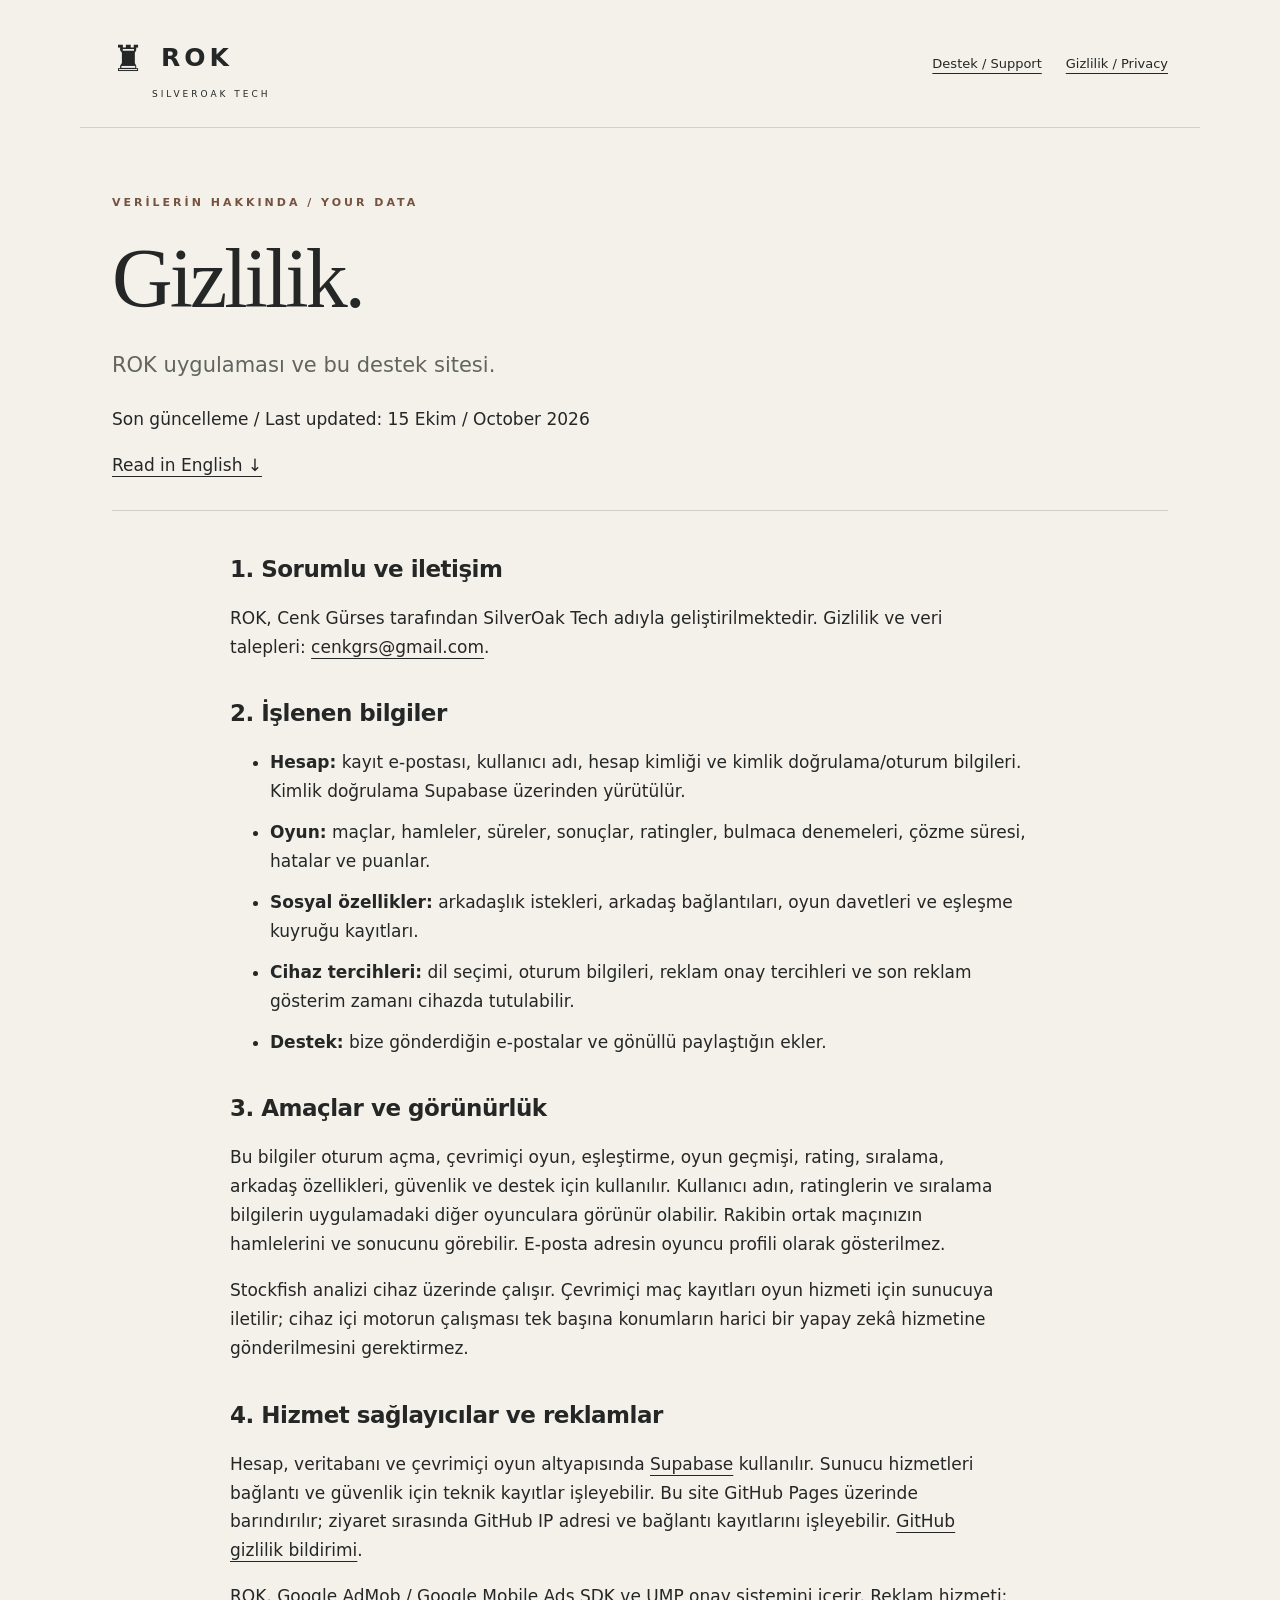
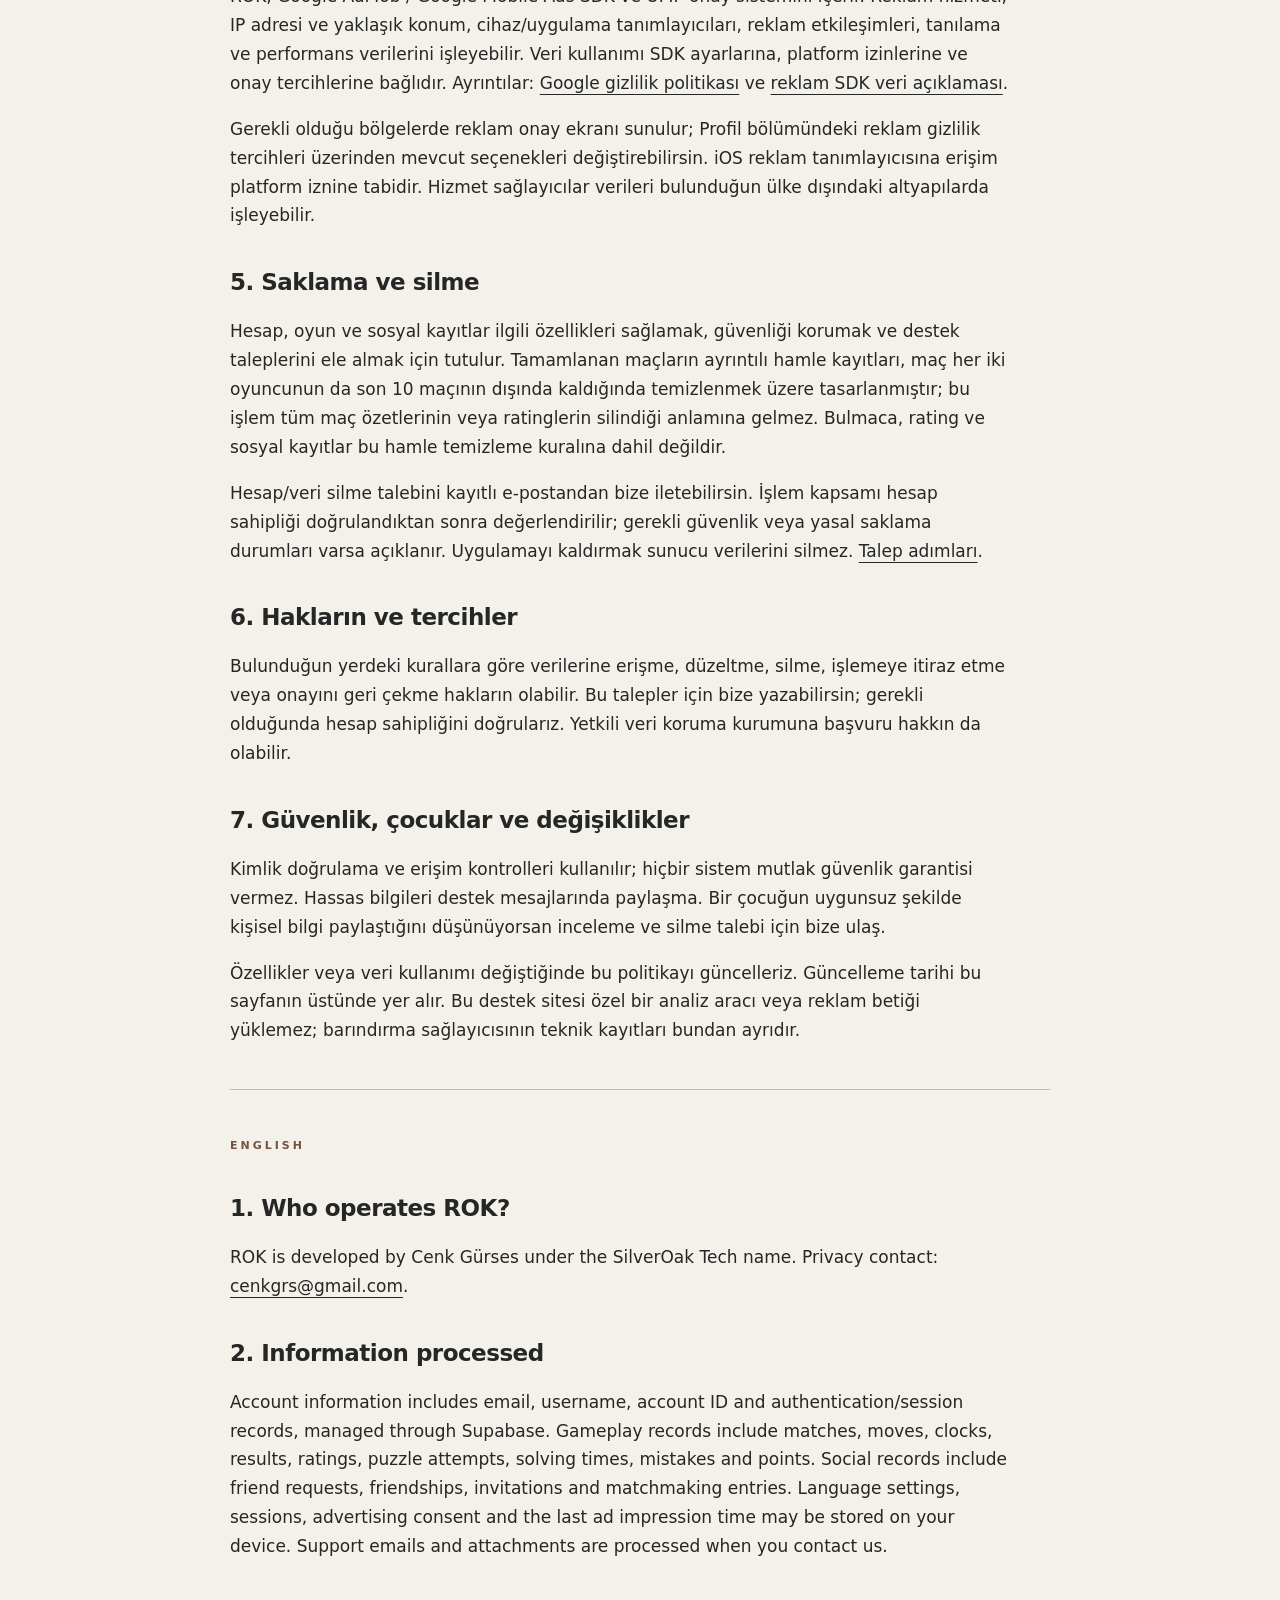
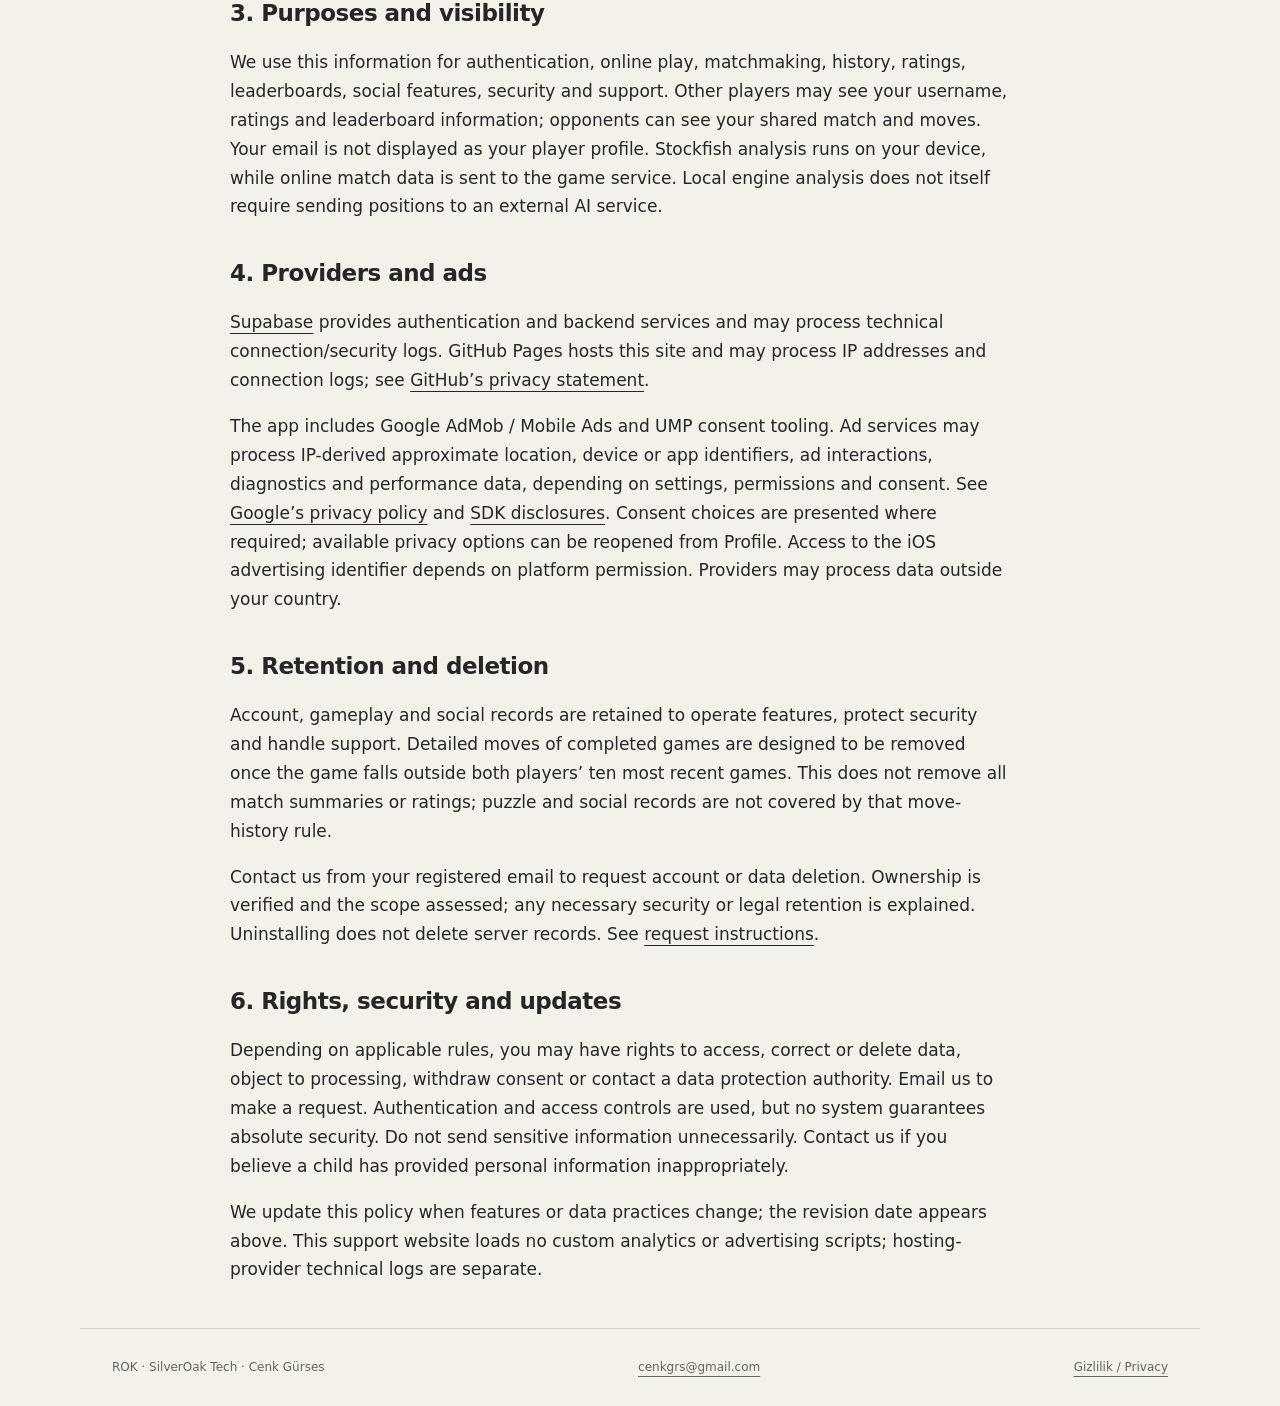
==== privacy.html @ 319e8663 "Publish ROK support and privacy website" ====
<!doctype html>
<html lang="tr"><head><meta charset="utf-8"><meta name="viewport" content="width=device-width,initial-scale=1"><meta name="description" content="ROK — SilverOak Tech. Satranç, destek ve gizlilik bilgileri."><title>Gizlilik politikası / Privacy policy · ROK</title><link rel="stylesheet" href="style.css"></head>
<body><a class="skip" href="#main">İçeriğe geç / Skip to content</a><header><a class="brand" href="./"><span aria-hidden="true">♜</span> ROK <small>SILVEROAK TECH</small></a><nav aria-label="Ana menü"><a href="support.html">Destek / Support</a><a href="privacy.html">Gizlilik / Privacy</a></nav></header><main id="main"><section class="page-title"><p class="eyebrow">VERİLERİN HAKKINDA / YOUR DATA</p><h1>Gizlilik.</h1><p class="lead">ROK uygulaması ve bu destek sitesi.</p><p>Son güncelleme / Last updated: 15 Ekim / October 2026</p><a href="#english">Read in English ↓</a></section><section class="prose"><h2>1. Sorumlu ve iletişim</h2><p>ROK, Cenk Gürses tarafından SilverOak Tech adıyla geliştirilmektedir. Gizlilik ve veri talepleri: <a href="mailto:cenkgrs@gmail.com">cenkgrs@gmail.com</a>.</p><h2>2. İşlenen bilgiler</h2><ul><li><strong>Hesap:</strong> kayıt e-postası, kullanıcı adı, hesap kimliği ve kimlik doğrulama/oturum bilgileri. Kimlik doğrulama Supabase üzerinden yürütülür.</li><li><strong>Oyun:</strong> maçlar, hamleler, süreler, sonuçlar, ratingler, bulmaca denemeleri, çözme süresi, hatalar ve puanlar.</li><li><strong>Sosyal özellikler:</strong> arkadaşlık istekleri, arkadaş bağlantıları, oyun davetleri ve eşleşme kuyruğu kayıtları.</li><li><strong>Cihaz tercihleri:</strong> dil seçimi, oturum bilgileri, reklam onay tercihleri ve son reklam gösterim zamanı cihazda tutulabilir.</li><li><strong>Destek:</strong> bize gönderdiğin e-postalar ve gönüllü paylaştığın ekler.</li></ul><h2>3. Amaçlar ve görünürlük</h2><p>Bu bilgiler oturum açma, çevrimiçi oyun, eşleştirme, oyun geçmişi, rating, sıralama, arkadaş özellikleri, güvenlik ve destek için kullanılır. Kullanıcı adın, ratinglerin ve sıralama bilgilerin uygulamadaki diğer oyunculara görünür olabilir. Rakibin ortak maçınızın hamlelerini ve sonucunu görebilir. E-posta adresin oyuncu profili olarak gösterilmez.</p><p>Stockfish analizi cihaz üzerinde çalışır. Çevrimiçi maç kayıtları oyun hizmeti için sunucuya iletilir; cihaz içi motorun çalışması tek başına konumların harici bir yapay zekâ hizmetine gönderilmesini gerektirmez.</p><h2>4. Hizmet sağlayıcılar ve reklamlar</h2><p>Hesap, veritabanı ve çevrimiçi oyun altyapısında <a href="https://supabase.com/privacy">Supabase</a> kullanılır. Sunucu hizmetleri bağlantı ve güvenlik için teknik kayıtlar işleyebilir. Bu site GitHub Pages üzerinde barındırılır; ziyaret sırasında GitHub IP adresi ve bağlantı kayıtlarını işleyebilir. <a href="https://docs.github.com/en/site-policy/privacy-policies/github-general-privacy-statement">GitHub gizlilik bildirimi</a>.</p><p>ROK, Google AdMob / Google Mobile Ads SDK ve UMP onay sistemini içerir. Reklam hizmeti; IP adresi ve yaklaşık konum, cihaz/uygulama tanımlayıcıları, reklam etkileşimleri, tanılama ve performans verilerini işleyebilir. Veri kullanımı SDK ayarlarına, platform izinlerine ve onay tercihlerine bağlıdır. Ayrıntılar: <a href="https://policies.google.com/privacy">Google gizlilik politikası</a> ve <a href="https://developers.google.com/admob/ios/privacy/data-disclosure">reklam SDK veri açıklaması</a>.</p><p>Gerekli olduğu bölgelerde reklam onay ekranı sunulur; Profil bölümündeki reklam gizlilik tercihleri üzerinden mevcut seçenekleri değiştirebilirsin. iOS reklam tanımlayıcısına erişim platform iznine tabidir. Hizmet sağlayıcılar verileri bulunduğun ülke dışındaki altyapılarda işleyebilir.</p><h2>5. Saklama ve silme</h2><p>Hesap, oyun ve sosyal kayıtlar ilgili özellikleri sağlamak, güvenliği korumak ve destek taleplerini ele almak için tutulur. Tamamlanan maçların ayrıntılı hamle kayıtları, maç her iki oyuncunun da son 10 maçının dışında kaldığında temizlenmek üzere tasarlanmıştır; bu işlem tüm maç özetlerinin veya ratinglerin silindiği anlamına gelmez. Bulmaca, rating ve sosyal kayıtlar bu hamle temizleme kuralına dahil değildir.</p><p>Hesap/veri silme talebini kayıtlı e-postandan bize iletebilirsin. İşlem kapsamı hesap sahipliği doğrulandıktan sonra değerlendirilir; gerekli güvenlik veya yasal saklama durumları varsa açıklanır. Uygulamayı kaldırmak sunucu verilerini silmez. <a href="support.html">Talep adımları</a>.</p><h2>6. Hakların ve tercihler</h2><p>Bulunduğun yerdeki kurallara göre verilerine erişme, düzeltme, silme, işlemeye itiraz etme veya onayını geri çekme hakların olabilir. Bu talepler için bize yazabilirsin; gerekli olduğunda hesap sahipliğini doğrularız. Yetkili veri koruma kurumuna başvuru hakkın da olabilir.</p><h2>7. Güvenlik, çocuklar ve değişiklikler</h2><p>Kimlik doğrulama ve erişim kontrolleri kullanılır; hiçbir sistem mutlak güvenlik garantisi vermez. Hassas bilgileri destek mesajlarında paylaşma. Bir çocuğun uygunsuz şekilde kişisel bilgi paylaştığını düşünüyorsan inceleme ve silme talebi için bize ulaş.</p><p>Özellikler veya veri kullanımı değiştiğinde bu politikayı güncelleriz. Güncelleme tarihi bu sayfanın üstünde yer alır. Bu destek sitesi özel bir analiz aracı veya reklam betiği yüklemez; barındırma sağlayıcısının teknik kayıtları bundan ayrıdır.</p></section><section id="english" class="prose" lang="en"><p class="eyebrow">ENGLISH</p><h2>1. Who operates ROK?</h2><p>ROK is developed by Cenk Gürses under the SilverOak Tech name. Privacy contact: <a href="mailto:cenkgrs@gmail.com">cenkgrs@gmail.com</a>.</p><h2>2. Information processed</h2><p>Account information includes email, username, account ID and authentication/session records, managed through Supabase. Gameplay records include matches, moves, clocks, results, ratings, puzzle attempts, solving times, mistakes and points. Social records include friend requests, friendships, invitations and matchmaking entries. Language settings, sessions, advertising consent and the last ad impression time may be stored on your device. Support emails and attachments are processed when you contact us.</p><h2>3. Purposes and visibility</h2><p>We use this information for authentication, online play, matchmaking, history, ratings, leaderboards, social features, security and support. Other players may see your username, ratings and leaderboard information; opponents can see your shared match and moves. Your email is not displayed as your player profile. Stockfish analysis runs on your device, while online match data is sent to the game service. Local engine analysis does not itself require sending positions to an external AI service.</p><h2>4. Providers and ads</h2><p><a href="https://supabase.com/privacy">Supabase</a> provides authentication and backend services and may process technical connection/security logs. GitHub Pages hosts this site and may process IP addresses and connection logs; see <a href="https://docs.github.com/en/site-policy/privacy-policies/github-general-privacy-statement">GitHub’s privacy statement</a>.</p><p>The app includes Google AdMob / Mobile Ads and UMP consent tooling. Ad services may process IP-derived approximate location, device or app identifiers, ad interactions, diagnostics and performance data, depending on settings, permissions and consent. See <a href="https://policies.google.com/privacy">Google’s privacy policy</a> and <a href="https://developers.google.com/admob/ios/privacy/data-disclosure">SDK disclosures</a>. Consent choices are presented where required; available privacy options can be reopened from Profile. Access to the iOS advertising identifier depends on platform permission. Providers may process data outside your country.</p><h2>5. Retention and deletion</h2><p>Account, gameplay and social records are retained to operate features, protect security and handle support. Detailed moves of completed games are designed to be removed once the game falls outside both players’ ten most recent games. This does not remove all match summaries or ratings; puzzle and social records are not covered by that move-history rule.</p><p>Contact us from your registered email to request account or data deletion. Ownership is verified and the scope assessed; any necessary security or legal retention is explained. Uninstalling does not delete server records. See <a href="support.html#english">request instructions</a>.</p><h2>6. Rights, security and updates</h2><p>Depending on applicable rules, you may have rights to access, correct or delete data, object to processing, withdraw consent or contact a data protection authority. Email us to make a request. Authentication and access controls are used, but no system guarantees absolute security. Do not send sensitive information unnecessarily. Contact us if you believe a child has provided personal information inappropriately.</p><p>We update this policy when features or data practices change; the revision date appears above. This support website loads no custom analytics or advertising scripts; hosting-provider technical logs are separate.</p></section></main><footer><span>ROK · SilverOak Tech · Cenk Gürses</span><a href="mailto:cenkgrs@gmail.com">cenkgrs@gmail.com</a><a href="privacy.html">Gizlilik / Privacy</a></footer></body></html>
---- style.css ----
*{box-sizing:border-box}html{scroll-behavior:smooth}body{margin:0;background:#f4f1eb;color:#242725;font:17px/1.7 system-ui,-apple-system,BlinkMacSystemFont,"Segoe UI",sans-serif}a{color:inherit;text-underline-offset:5px}a:hover{color:#81543b}a:focus-visible,summary:focus-visible{outline:3px solid #81543b;outline-offset:5px}header,main,footer{max-width:1120px;margin:auto}header{display:flex;align-items:center;justify-content:space-between;gap:24px;padding:28px 32px;border-bottom:1px solid #d3d0c8}.brand{text-decoration:none;font-size:25px;font-weight:700;letter-spacing:4px}.brand span{font-size:36px;vertical-align:middle}.brand small{display:block;font:9px system-ui;letter-spacing:3px;margin-left:40px}nav{display:flex;gap:24px;font-size:13px}main{padding:0 32px}.hero{padding:76px 0 38px;position:relative;overflow:hidden}.eyebrow{font-size:11px;font-weight:700;letter-spacing:3px;color:#75533f}h1{font:400 clamp(56px,9vw,108px)/1.04 Georgia,serif;letter-spacing:-3px;margin:22px 0 26px}h2{line-height:1.3;letter-spacing:-.5px}p{max-width:780px}.lead{font-size:21px;color:#62655f}.actions{display:flex;align-items:center;gap:28px;flex-wrap:wrap;margin:36px 0}.button{background:#252926;color:#fff;padding:14px 24px;text-decoration:none;font-size:14px}.button:hover{background:#3e453f;color:#fff}.button span{margin-left:30px}.chess{font-size:clamp(40px,8vw,90px);letter-spacing:12px;text-align:right;color:#6b503d;border-top:1px solid #d3d0c8;padding-top:24px}.features{display:grid;grid-template-columns:repeat(3,1fr);border-block:1px solid #d3d0c8;margin:0 0 56px}.features article{padding:30px 24px 30px 0}.features article+article{border-left:1px solid #d3d0c8;padding-left:24px}.features p{font-size:15px;color:#62655f}.number{font:italic 20px Georgia;color:#88654e}.note{padding:26px 30px;background:#e9e5dc;border-left:3px solid #8a6850;margin:28px 0 46px}.note p:last-child{margin-bottom:0}.page-title{padding:55px 0 30px;border-bottom:1px solid #d3d0c8}.page-title h1{font-size:clamp(56px,8vw,84px)}.prose{max-width:820px;margin:44px auto}.prose h2{font-size:23px;margin-top:38px}.prose li{margin:12px 0}#english{border-top:1px solid #bfbab0;padding-top:36px;scroll-margin-top:20px}details{border-bottom:1px solid #cbc7be;padding:20px 0}summary{cursor:pointer;font-weight:600}footer{display:flex;justify-content:space-between;gap:20px;flex-wrap:wrap;border-top:1px solid #d3d0c8;padding:28px 32px;font-size:12px;color:#62655f}.skip{position:absolute;left:16px;top:-100px;background:white;padding:10px;z-index:5}.skip:focus{top:10px}@media(max-width:650px){header{align-items:flex-start;padding:20px;flex-direction:column;gap:16px}main{padding:0 20px}.hero{padding-top:40px}.features{grid-template-columns:1fr}.features article+article{border-left:0;border-top:1px solid #d3d0c8;padding-left:0}.features article{padding:20px 0}.chess{letter-spacing:6px}.note{padding:20px}footer{padding:24px 20px}.lead{font-size:18px}}@media(prefers-reduced-motion:reduce){html{scroll-behavior:auto}}
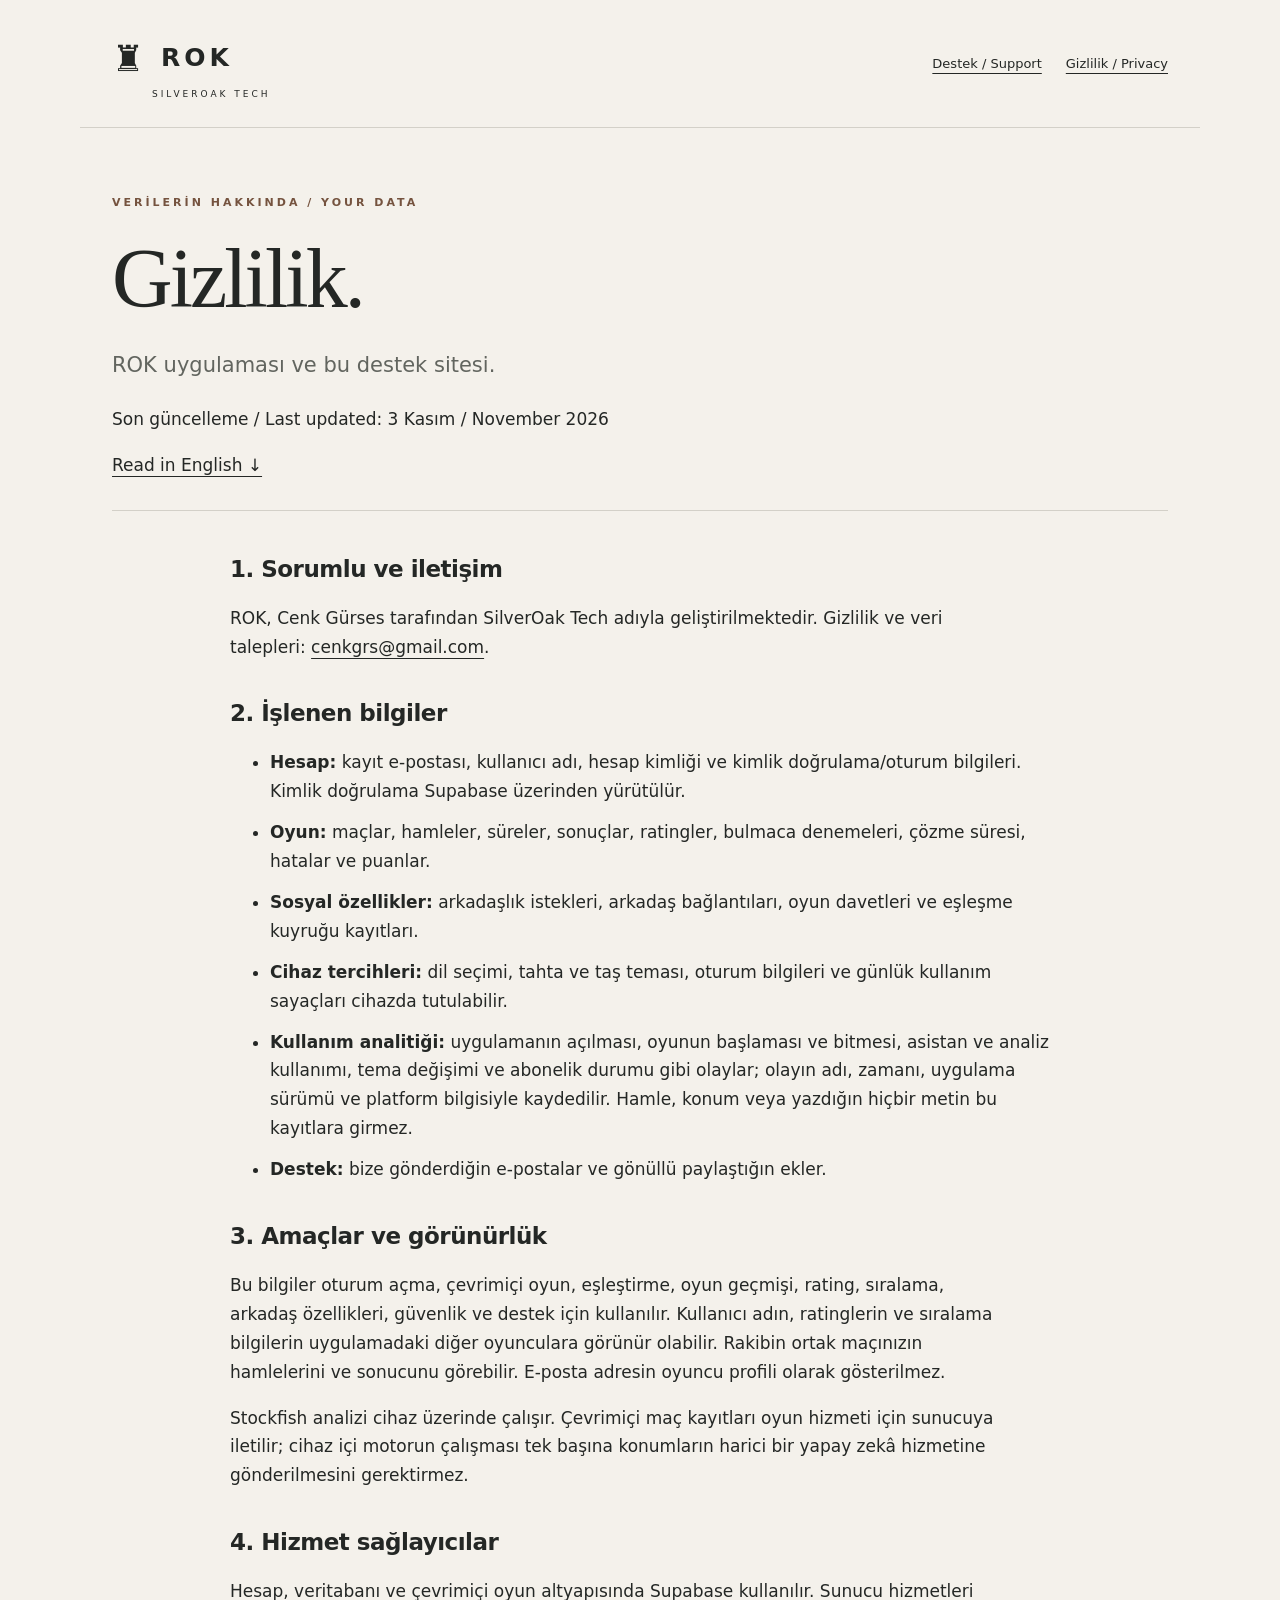
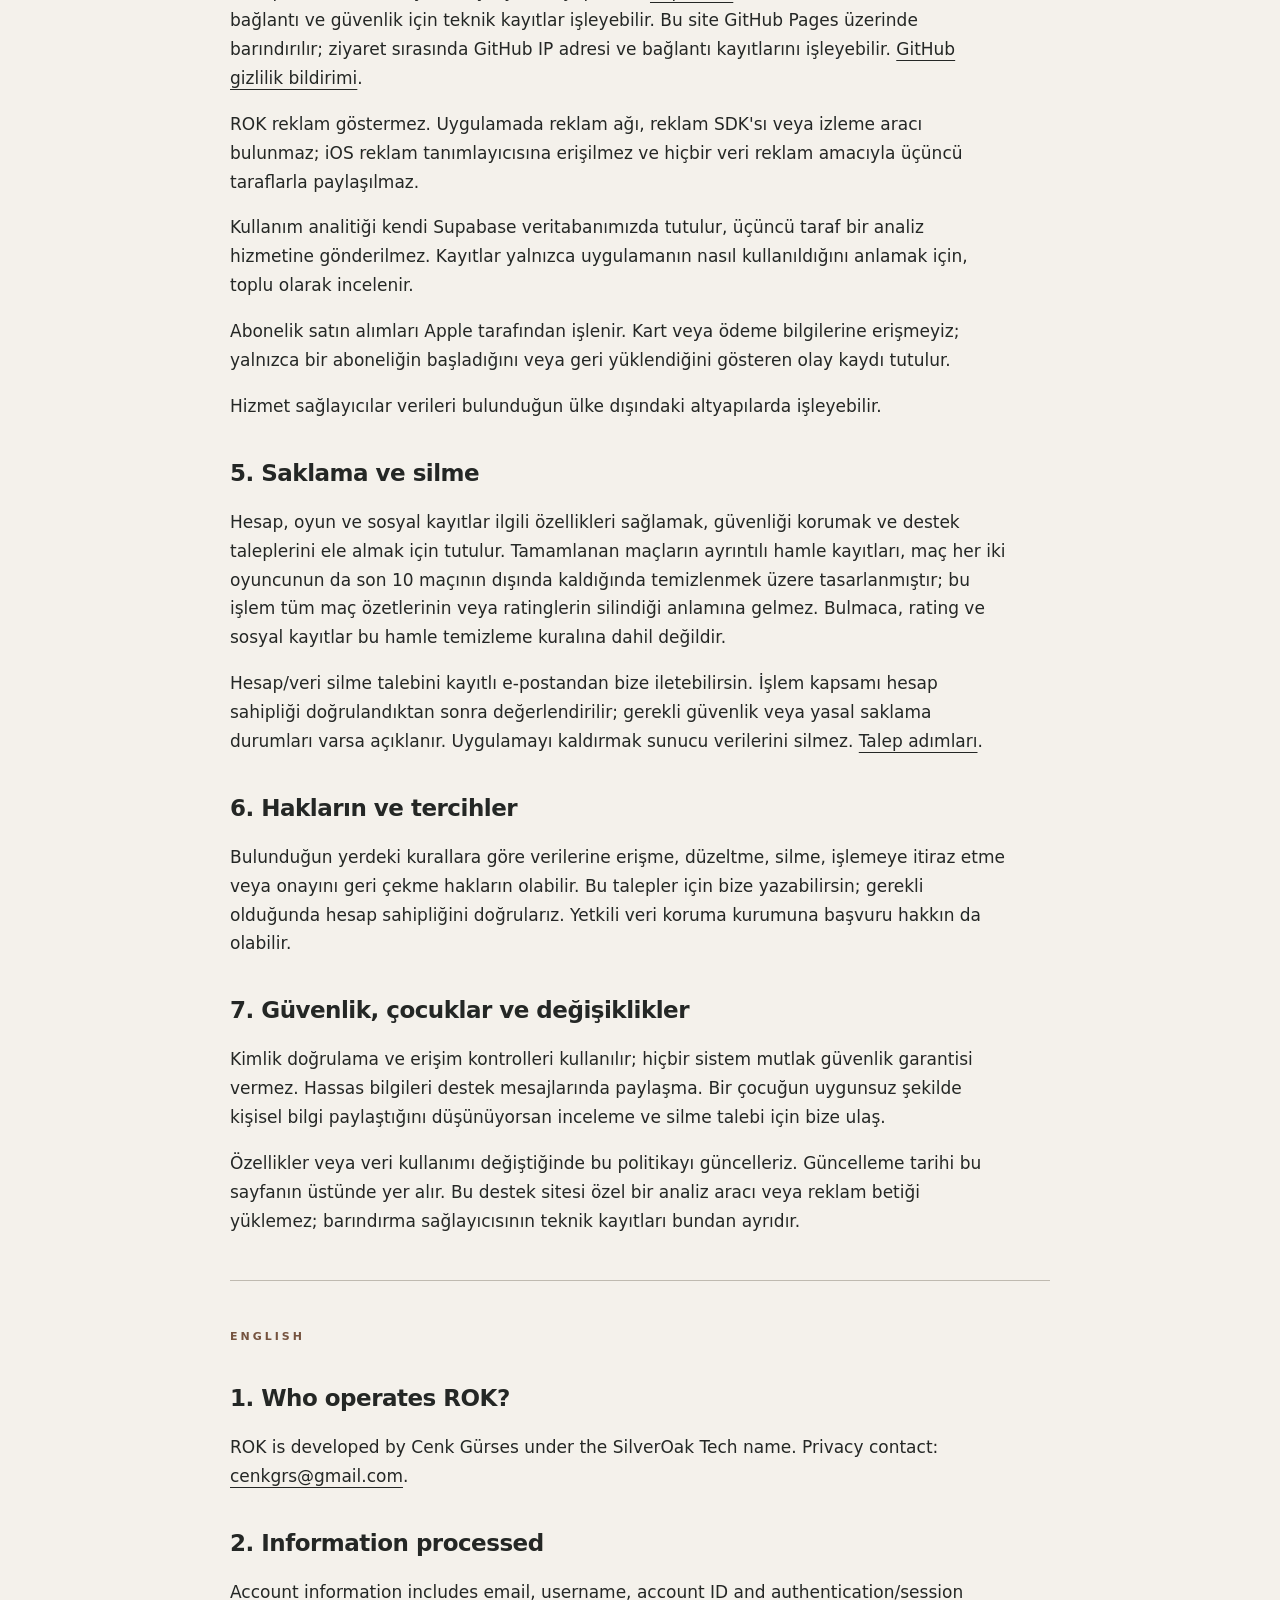
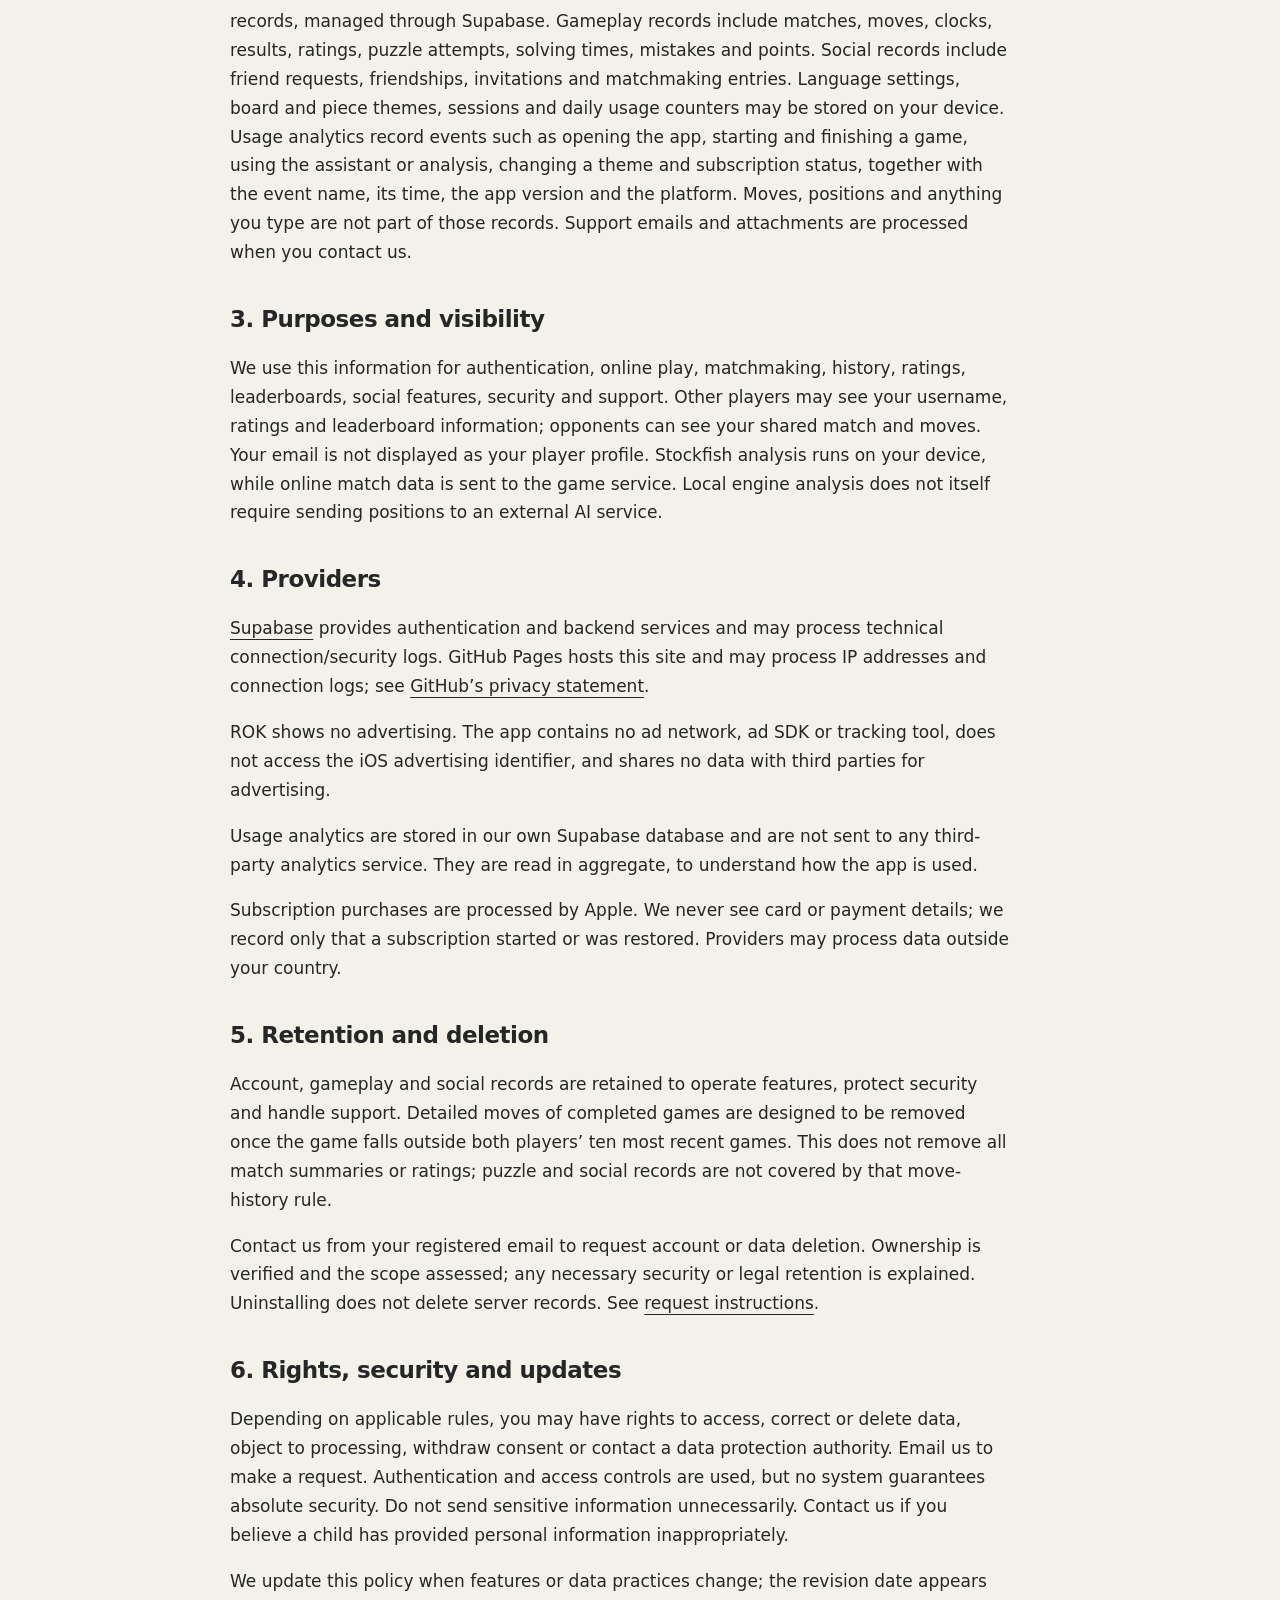
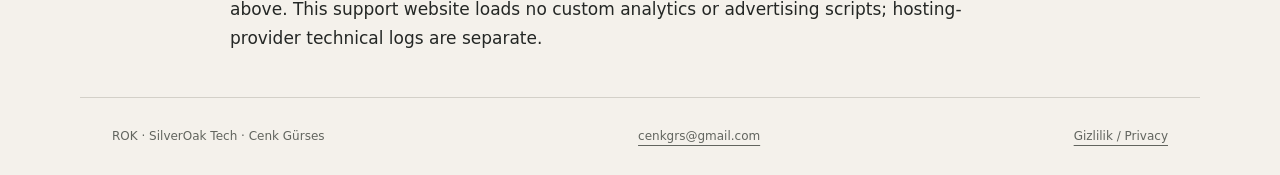
==== commit 4ba309e8: "Say what the app actually does with data ROK no longer contains AdMob, the UMP consent flow or any a" ====
--- a/privacy.html
+++ b/privacy.html
@@ -1,3 +1,3 @@
 <!doctype html>
 <html lang="tr"><head><meta charset="utf-8"><meta name="viewport" content="width=device-width,initial-scale=1"><meta name="description" content="ROK — SilverOak Tech. Satranç, destek ve gizlilik bilgileri."><title>Gizlilik politikası / Privacy policy · ROK</title><link rel="stylesheet" href="style.css"></head>
-<body><a class="skip" href="#main">İçeriğe geç / Skip to content</a><header><a class="brand" href="./"><span aria-hidden="true">♜</span> ROK <small>SILVEROAK TECH</small></a><nav aria-label="Ana menü"><a href="support.html">Destek / Support</a><a href="privacy.html">Gizlilik / Privacy</a></nav></header><main id="main"><section class="page-title"><p class="eyebrow">VERİLERİN HAKKINDA / YOUR DATA</p><h1>Gizlilik.</h1><p class="lead">ROK uygulaması ve bu destek sitesi.</p><p>Son güncelleme / Last updated: 15 Ekim / October 2026</p><a href="#english">Read in English ↓</a></section><section class="prose"><h2>1. Sorumlu ve iletişim</h2><p>ROK, Cenk Gürses tarafından SilverOak Tech adıyla geliştirilmektedir. Gizlilik ve veri talepleri: <a href="mailto:cenkgrs@gmail.com">cenkgrs@gmail.com</a>.</p><h2>2. İşlenen bilgiler</h2><ul><li><strong>Hesap:</strong> kayıt e-postası, kullanıcı adı, hesap kimliği ve kimlik doğrulama/oturum bilgileri. Kimlik doğrulama Supabase üzerinden yürütülür.</li><li><strong>Oyun:</strong> maçlar, hamleler, süreler, sonuçlar, ratingler, bulmaca denemeleri, çözme süresi, hatalar ve puanlar.</li><li><strong>Sosyal özellikler:</strong> arkadaşlık istekleri, arkadaş bağlantıları, oyun davetleri ve eşleşme kuyruğu kayıtları.</li><li><strong>Cihaz tercihleri:</strong> dil seçimi, oturum bilgileri, reklam onay tercihleri ve son reklam gösterim zamanı cihazda tutulabilir.</li><li><strong>Destek:</strong> bize gönderdiğin e-postalar ve gönüllü paylaştığın ekler.</li></ul><h2>3. Amaçlar ve görünürlük</h2><p>Bu bilgiler oturum açma, çevrimiçi oyun, eşleştirme, oyun geçmişi, rating, sıralama, arkadaş özellikleri, güvenlik ve destek için kullanılır. Kullanıcı adın, ratinglerin ve sıralama bilgilerin uygulamadaki diğer oyunculara görünür olabilir. Rakibin ortak maçınızın hamlelerini ve sonucunu görebilir. E-posta adresin oyuncu profili olarak gösterilmez.</p><p>Stockfish analizi cihaz üzerinde çalışır. Çevrimiçi maç kayıtları oyun hizmeti için sunucuya iletilir; cihaz içi motorun çalışması tek başına konumların harici bir yapay zekâ hizmetine gönderilmesini gerektirmez.</p><h2>4. Hizmet sağlayıcılar ve reklamlar</h2><p>Hesap, veritabanı ve çevrimiçi oyun altyapısında <a href="https://supabase.com/privacy">Supabase</a> kullanılır. Sunucu hizmetleri bağlantı ve güvenlik için teknik kayıtlar işleyebilir. Bu site GitHub Pages üzerinde barındırılır; ziyaret sırasında GitHub IP adresi ve bağlantı kayıtlarını işleyebilir. <a href="https://docs.github.com/en/site-policy/privacy-policies/github-general-privacy-statement">GitHub gizlilik bildirimi</a>.</p><p>ROK, Google AdMob / Google Mobile Ads SDK ve UMP onay sistemini içerir. Reklam hizmeti; IP adresi ve yaklaşık konum, cihaz/uygulama tanımlayıcıları, reklam etkileşimleri, tanılama ve performans verilerini işleyebilir. Veri kullanımı SDK ayarlarına, platform izinlerine ve onay tercihlerine bağlıdır. Ayrıntılar: <a href="https://policies.google.com/privacy">Google gizlilik politikası</a> ve <a href="https://developers.google.com/admob/ios/privacy/data-disclosure">reklam SDK veri açıklaması</a>.</p><p>Gerekli olduğu bölgelerde reklam onay ekranı sunulur; Profil bölümündeki reklam gizlilik tercihleri üzerinden mevcut seçenekleri değiştirebilirsin. iOS reklam tanımlayıcısına erişim platform iznine tabidir. Hizmet sağlayıcılar verileri bulunduğun ülke dışındaki altyapılarda işleyebilir.</p><h2>5. Saklama ve silme</h2><p>Hesap, oyun ve sosyal kayıtlar ilgili özellikleri sağlamak, güvenliği korumak ve destek taleplerini ele almak için tutulur. Tamamlanan maçların ayrıntılı hamle kayıtları, maç her iki oyuncunun da son 10 maçının dışında kaldığında temizlenmek üzere tasarlanmıştır; bu işlem tüm maç özetlerinin veya ratinglerin silindiği anlamına gelmez. Bulmaca, rating ve sosyal kayıtlar bu hamle temizleme kuralına dahil değildir.</p><p>Hesap/veri silme talebini kayıtlı e-postandan bize iletebilirsin. İşlem kapsamı hesap sahipliği doğrulandıktan sonra değerlendirilir; gerekli güvenlik veya yasal saklama durumları varsa açıklanır. Uygulamayı kaldırmak sunucu verilerini silmez. <a href="support.html">Talep adımları</a>.</p><h2>6. Hakların ve tercihler</h2><p>Bulunduğun yerdeki kurallara göre verilerine erişme, düzeltme, silme, işlemeye itiraz etme veya onayını geri çekme hakların olabilir. Bu talepler için bize yazabilirsin; gerekli olduğunda hesap sahipliğini doğrularız. Yetkili veri koruma kurumuna başvuru hakkın da olabilir.</p><h2>7. Güvenlik, çocuklar ve değişiklikler</h2><p>Kimlik doğrulama ve erişim kontrolleri kullanılır; hiçbir sistem mutlak güvenlik garantisi vermez. Hassas bilgileri destek mesajlarında paylaşma. Bir çocuğun uygunsuz şekilde kişisel bilgi paylaştığını düşünüyorsan inceleme ve silme talebi için bize ulaş.</p><p>Özellikler veya veri kullanımı değiştiğinde bu politikayı güncelleriz. Güncelleme tarihi bu sayfanın üstünde yer alır. Bu destek sitesi özel bir analiz aracı veya reklam betiği yüklemez; barındırma sağlayıcısının teknik kayıtları bundan ayrıdır.</p></section><section id="english" class="prose" lang="en"><p class="eyebrow">ENGLISH</p><h2>1. Who operates ROK?</h2><p>ROK is developed by Cenk Gürses under the SilverOak Tech name. Privacy contact: <a href="mailto:cenkgrs@gmail.com">cenkgrs@gmail.com</a>.</p><h2>2. Information processed</h2><p>Account information includes email, username, account ID and authentication/session records, managed through Supabase. Gameplay records include matches, moves, clocks, results, ratings, puzzle attempts, solving times, mistakes and points. Social records include friend requests, friendships, invitations and matchmaking entries. Language settings, sessions, advertising consent and the last ad impression time may be stored on your device. Support emails and attachments are processed when you contact us.</p><h2>3. Purposes and visibility</h2><p>We use this information for authentication, online play, matchmaking, history, ratings, leaderboards, social features, security and support. Other players may see your username, ratings and leaderboard information; opponents can see your shared match and moves. Your email is not displayed as your player profile. Stockfish analysis runs on your device, while online match data is sent to the game service. Local engine analysis does not itself require sending positions to an external AI service.</p><h2>4. Providers and ads</h2><p><a href="https://supabase.com/privacy">Supabase</a> provides authentication and backend services and may process technical connection/security logs. GitHub Pages hosts this site and may process IP addresses and connection logs; see <a href="https://docs.github.com/en/site-policy/privacy-policies/github-general-privacy-statement">GitHub’s privacy statement</a>.</p><p>The app includes Google AdMob / Mobile Ads and UMP consent tooling. Ad services may process IP-derived approximate location, device or app identifiers, ad interactions, diagnostics and performance data, depending on settings, permissions and consent. See <a href="https://policies.google.com/privacy">Google’s privacy policy</a> and <a href="https://developers.google.com/admob/ios/privacy/data-disclosure">SDK disclosures</a>. Consent choices are presented where required; available privacy options can be reopened from Profile. Access to the iOS advertising identifier depends on platform permission. Providers may process data outside your country.</p><h2>5. Retention and deletion</h2><p>Account, gameplay and social records are retained to operate features, protect security and handle support. Detailed moves of completed games are designed to be removed once the game falls outside both players’ ten most recent games. This does not remove all match summaries or ratings; puzzle and social records are not covered by that move-history rule.</p><p>Contact us from your registered email to request account or data deletion. Ownership is verified and the scope assessed; any necessary security or legal retention is explained. Uninstalling does not delete server records. See <a href="support.html#english">request instructions</a>.</p><h2>6. Rights, security and updates</h2><p>Depending on applicable rules, you may have rights to access, correct or delete data, object to processing, withdraw consent or contact a data protection authority. Email us to make a request. Authentication and access controls are used, but no system guarantees absolute security. Do not send sensitive information unnecessarily. Contact us if you believe a child has provided personal information inappropriately.</p><p>We update this policy when features or data practices change; the revision date appears above. This support website loads no custom analytics or advertising scripts; hosting-provider technical logs are separate.</p></section></main><footer><span>ROK · SilverOak Tech · Cenk Gürses</span><a href="mailto:cenkgrs@gmail.com">cenkgrs@gmail.com</a><a href="privacy.html">Gizlilik / Privacy</a></footer></body></html>
+<body><a class="skip" href="#main">İçeriğe geç / Skip to content</a><header><a class="brand" href="./"><span aria-hidden="true">♜</span> ROK <small>SILVEROAK TECH</small></a><nav aria-label="Ana menü"><a href="support.html">Destek / Support</a><a href="privacy.html">Gizlilik / Privacy</a></nav></header><main id="main"><section class="page-title"><p class="eyebrow">VERİLERİN HAKKINDA / YOUR DATA</p><h1>Gizlilik.</h1><p class="lead">ROK uygulaması ve bu destek sitesi.</p><p>Son güncelleme / Last updated: 3 Kasım / November 2026</p><a href="#english">Read in English ↓</a></section><section class="prose"><h2>1. Sorumlu ve iletişim</h2><p>ROK, Cenk Gürses tarafından SilverOak Tech adıyla geliştirilmektedir. Gizlilik ve veri talepleri: <a href="mailto:cenkgrs@gmail.com">cenkgrs@gmail.com</a>.</p><h2>2. İşlenen bilgiler</h2><ul><li><strong>Hesap:</strong> kayıt e-postası, kullanıcı adı, hesap kimliği ve kimlik doğrulama/oturum bilgileri. Kimlik doğrulama Supabase üzerinden yürütülür.</li><li><strong>Oyun:</strong> maçlar, hamleler, süreler, sonuçlar, ratingler, bulmaca denemeleri, çözme süresi, hatalar ve puanlar.</li><li><strong>Sosyal özellikler:</strong> arkadaşlık istekleri, arkadaş bağlantıları, oyun davetleri ve eşleşme kuyruğu kayıtları.</li><li><strong>Cihaz tercihleri:</strong> dil seçimi, tahta ve taş teması, oturum bilgileri ve günlük kullanım sayaçları cihazda tutulabilir.</li><li><strong>Kullanım analitiği:</strong> uygulamanın açılması, oyunun başlaması ve bitmesi, asistan ve analiz kullanımı, tema değişimi ve abonelik durumu gibi olaylar; olayın adı, zamanı, uygulama sürümü ve platform bilgisiyle kaydedilir. Hamle, konum veya yazdığın hiçbir metin bu kayıtlara girmez.</li><li><strong>Destek:</strong> bize gönderdiğin e-postalar ve gönüllü paylaştığın ekler.</li></ul><h2>3. Amaçlar ve görünürlük</h2><p>Bu bilgiler oturum açma, çevrimiçi oyun, eşleştirme, oyun geçmişi, rating, sıralama, arkadaş özellikleri, güvenlik ve destek için kullanılır. Kullanıcı adın, ratinglerin ve sıralama bilgilerin uygulamadaki diğer oyunculara görünür olabilir. Rakibin ortak maçınızın hamlelerini ve sonucunu görebilir. E-posta adresin oyuncu profili olarak gösterilmez.</p><p>Stockfish analizi cihaz üzerinde çalışır. Çevrimiçi maç kayıtları oyun hizmeti için sunucuya iletilir; cihaz içi motorun çalışması tek başına konumların harici bir yapay zekâ hizmetine gönderilmesini gerektirmez.</p><h2>4. Hizmet sağlayıcılar</h2><p>Hesap, veritabanı ve çevrimiçi oyun altyapısında <a href="https://supabase.com/privacy">Supabase</a> kullanılır. Sunucu hizmetleri bağlantı ve güvenlik için teknik kayıtlar işleyebilir. Bu site GitHub Pages üzerinde barındırılır; ziyaret sırasında GitHub IP adresi ve bağlantı kayıtlarını işleyebilir. <a href="https://docs.github.com/en/site-policy/privacy-policies/github-general-privacy-statement">GitHub gizlilik bildirimi</a>.</p><p>ROK reklam göstermez. Uygulamada reklam ağı, reklam SDK'sı veya izleme aracı bulunmaz; iOS reklam tanımlayıcısına erişilmez ve hiçbir veri reklam amacıyla üçüncü taraflarla paylaşılmaz.</p><p>Kullanım analitiği kendi Supabase veritabanımızda tutulur, üçüncü taraf bir analiz hizmetine gönderilmez. Kayıtlar yalnızca uygulamanın nasıl kullanıldığını anlamak için, toplu olarak incelenir.</p><p>Abonelik satın alımları Apple tarafından işlenir. Kart veya ödeme bilgilerine erişmeyiz; yalnızca bir aboneliğin başladığını veya geri yüklendiğini gösteren olay kaydı tutulur.</p><p>Hizmet sağlayıcılar verileri bulunduğun ülke dışındaki altyapılarda işleyebilir.</p><h2>5. Saklama ve silme</h2><p>Hesap, oyun ve sosyal kayıtlar ilgili özellikleri sağlamak, güvenliği korumak ve destek taleplerini ele almak için tutulur. Tamamlanan maçların ayrıntılı hamle kayıtları, maç her iki oyuncunun da son 10 maçının dışında kaldığında temizlenmek üzere tasarlanmıştır; bu işlem tüm maç özetlerinin veya ratinglerin silindiği anlamına gelmez. Bulmaca, rating ve sosyal kayıtlar bu hamle temizleme kuralına dahil değildir.</p><p>Hesap/veri silme talebini kayıtlı e-postandan bize iletebilirsin. İşlem kapsamı hesap sahipliği doğrulandıktan sonra değerlendirilir; gerekli güvenlik veya yasal saklama durumları varsa açıklanır. Uygulamayı kaldırmak sunucu verilerini silmez. <a href="support.html">Talep adımları</a>.</p><h2>6. Hakların ve tercihler</h2><p>Bulunduğun yerdeki kurallara göre verilerine erişme, düzeltme, silme, işlemeye itiraz etme veya onayını geri çekme hakların olabilir. Bu talepler için bize yazabilirsin; gerekli olduğunda hesap sahipliğini doğrularız. Yetkili veri koruma kurumuna başvuru hakkın da olabilir.</p><h2>7. Güvenlik, çocuklar ve değişiklikler</h2><p>Kimlik doğrulama ve erişim kontrolleri kullanılır; hiçbir sistem mutlak güvenlik garantisi vermez. Hassas bilgileri destek mesajlarında paylaşma. Bir çocuğun uygunsuz şekilde kişisel bilgi paylaştığını düşünüyorsan inceleme ve silme talebi için bize ulaş.</p><p>Özellikler veya veri kullanımı değiştiğinde bu politikayı güncelleriz. Güncelleme tarihi bu sayfanın üstünde yer alır. Bu destek sitesi özel bir analiz aracı veya reklam betiği yüklemez; barındırma sağlayıcısının teknik kayıtları bundan ayrıdır.</p></section><section id="english" class="prose" lang="en"><p class="eyebrow">ENGLISH</p><h2>1. Who operates ROK?</h2><p>ROK is developed by Cenk Gürses under the SilverOak Tech name. Privacy contact: <a href="mailto:cenkgrs@gmail.com">cenkgrs@gmail.com</a>.</p><h2>2. Information processed</h2><p>Account information includes email, username, account ID and authentication/session records, managed through Supabase. Gameplay records include matches, moves, clocks, results, ratings, puzzle attempts, solving times, mistakes and points. Social records include friend requests, friendships, invitations and matchmaking entries. Language settings, board and piece themes, sessions and daily usage counters may be stored on your device. Usage analytics record events such as opening the app, starting and finishing a game, using the assistant or analysis, changing a theme and subscription status, together with the event name, its time, the app version and the platform. Moves, positions and anything you type are not part of those records. Support emails and attachments are processed when you contact us.</p><h2>3. Purposes and visibility</h2><p>We use this information for authentication, online play, matchmaking, history, ratings, leaderboards, social features, security and support. Other players may see your username, ratings and leaderboard information; opponents can see your shared match and moves. Your email is not displayed as your player profile. Stockfish analysis runs on your device, while online match data is sent to the game service. Local engine analysis does not itself require sending positions to an external AI service.</p><h2>4. Providers</h2><p><a href="https://supabase.com/privacy">Supabase</a> provides authentication and backend services and may process technical connection/security logs. GitHub Pages hosts this site and may process IP addresses and connection logs; see <a href="https://docs.github.com/en/site-policy/privacy-policies/github-general-privacy-statement">GitHub’s privacy statement</a>.</p><p>ROK shows no advertising. The app contains no ad network, ad SDK or tracking tool, does not access the iOS advertising identifier, and shares no data with third parties for advertising.</p><p>Usage analytics are stored in our own Supabase database and are not sent to any third-party analytics service. They are read in aggregate, to understand how the app is used.</p><p>Subscription purchases are processed by Apple. We never see card or payment details; we record only that a subscription started or was restored. Providers may process data outside your country.</p><h2>5. Retention and deletion</h2><p>Account, gameplay and social records are retained to operate features, protect security and handle support. Detailed moves of completed games are designed to be removed once the game falls outside both players’ ten most recent games. This does not remove all match summaries or ratings; puzzle and social records are not covered by that move-history rule.</p><p>Contact us from your registered email to request account or data deletion. Ownership is verified and the scope assessed; any necessary security or legal retention is explained. Uninstalling does not delete server records. See <a href="support.html#english">request instructions</a>.</p><h2>6. Rights, security and updates</h2><p>Depending on applicable rules, you may have rights to access, correct or delete data, object to processing, withdraw consent or contact a data protection authority. Email us to make a request. Authentication and access controls are used, but no system guarantees absolute security. Do not send sensitive information unnecessarily. Contact us if you believe a child has provided personal information inappropriately.</p><p>We update this policy when features or data practices change; the revision date appears above. This support website loads no custom analytics or advertising scripts; hosting-provider technical logs are separate.</p></section></main><footer><span>ROK · SilverOak Tech · Cenk Gürses</span><a href="mailto:cenkgrs@gmail.com">cenkgrs@gmail.com</a><a href="privacy.html">Gizlilik / Privacy</a></footer></body></html>
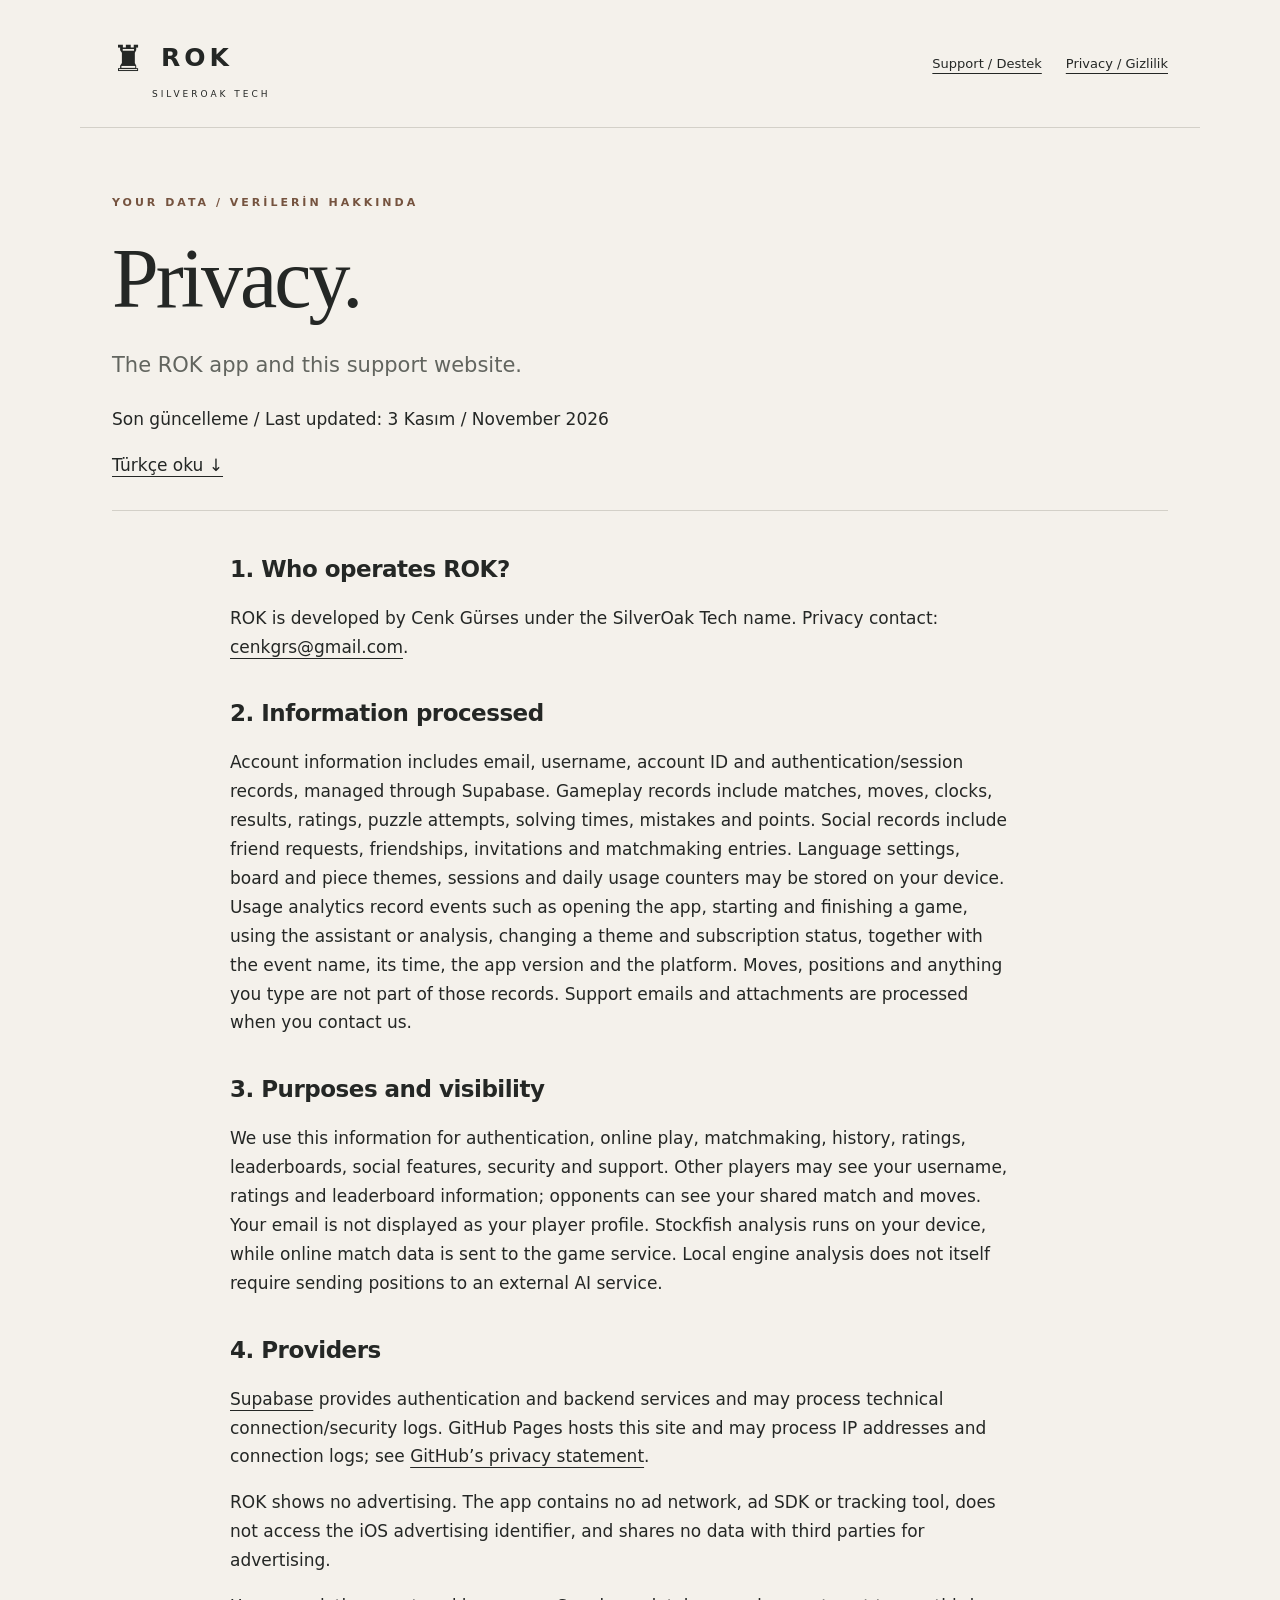
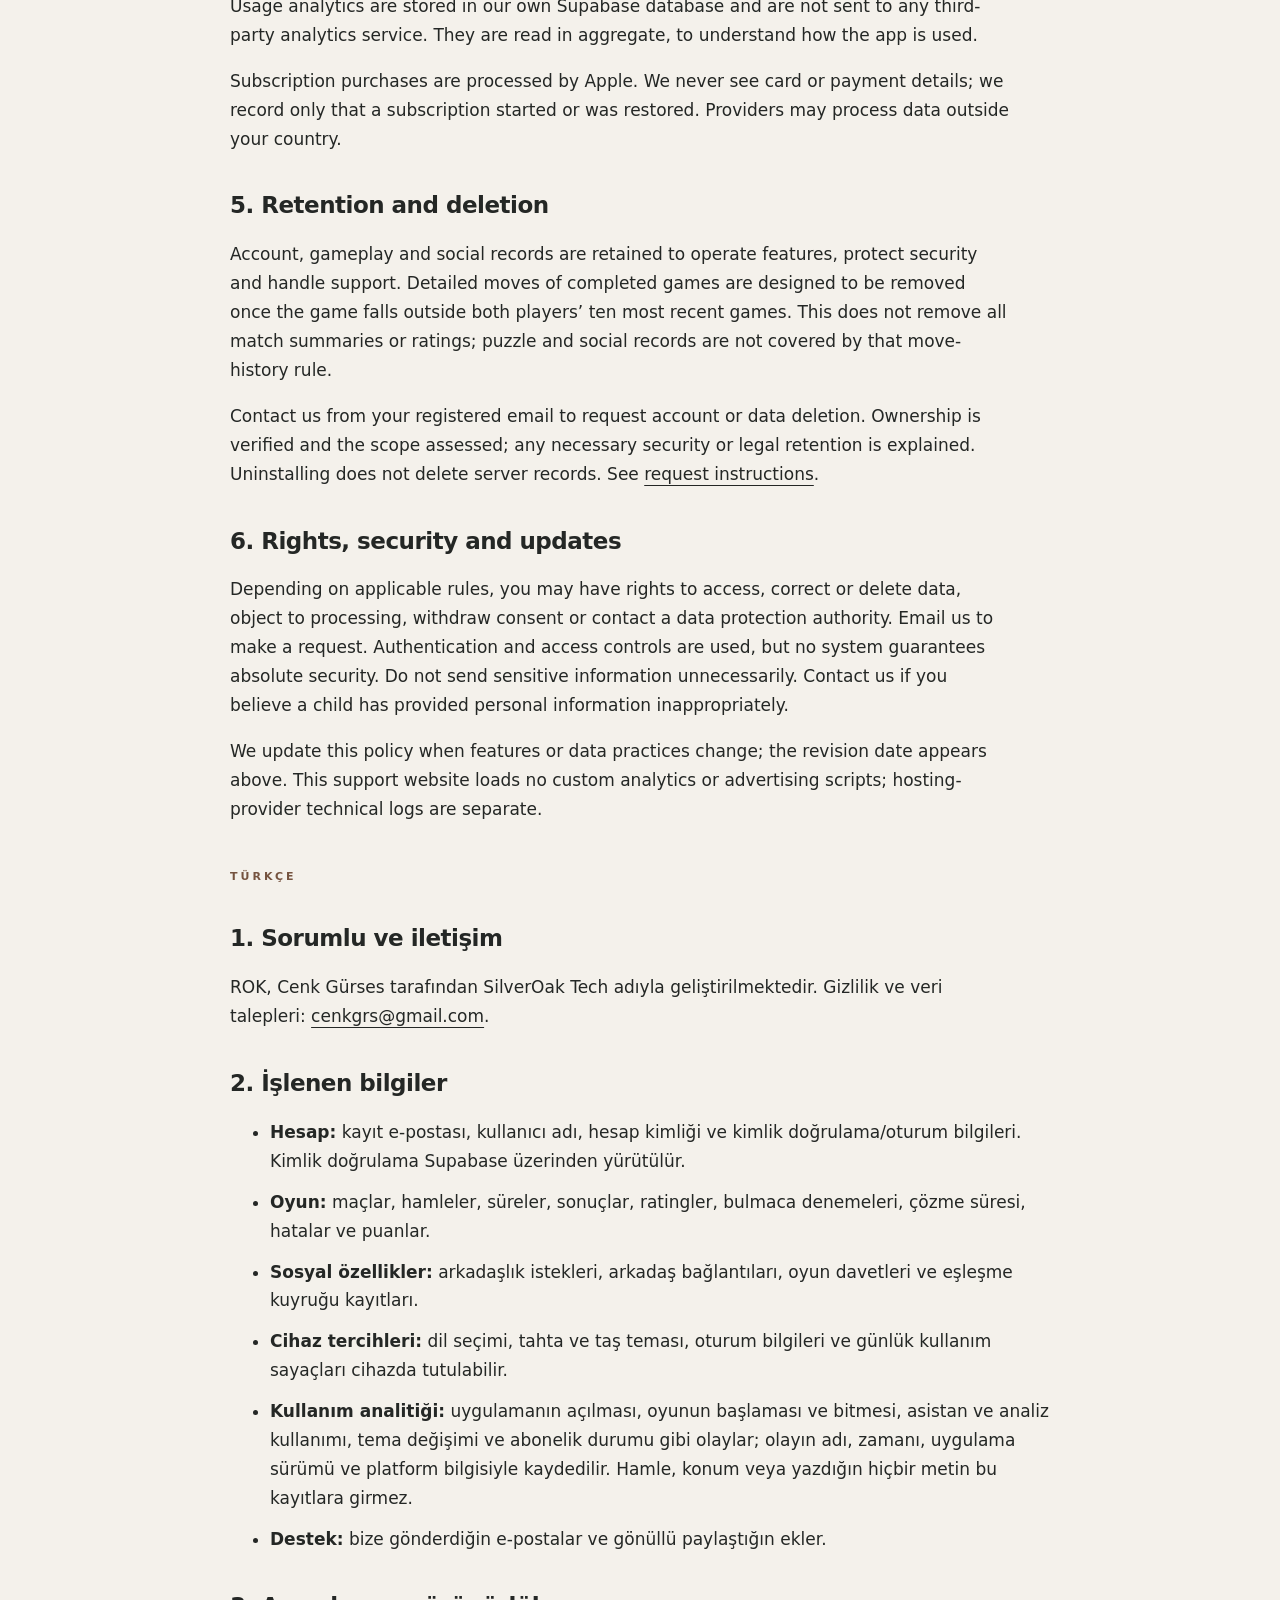
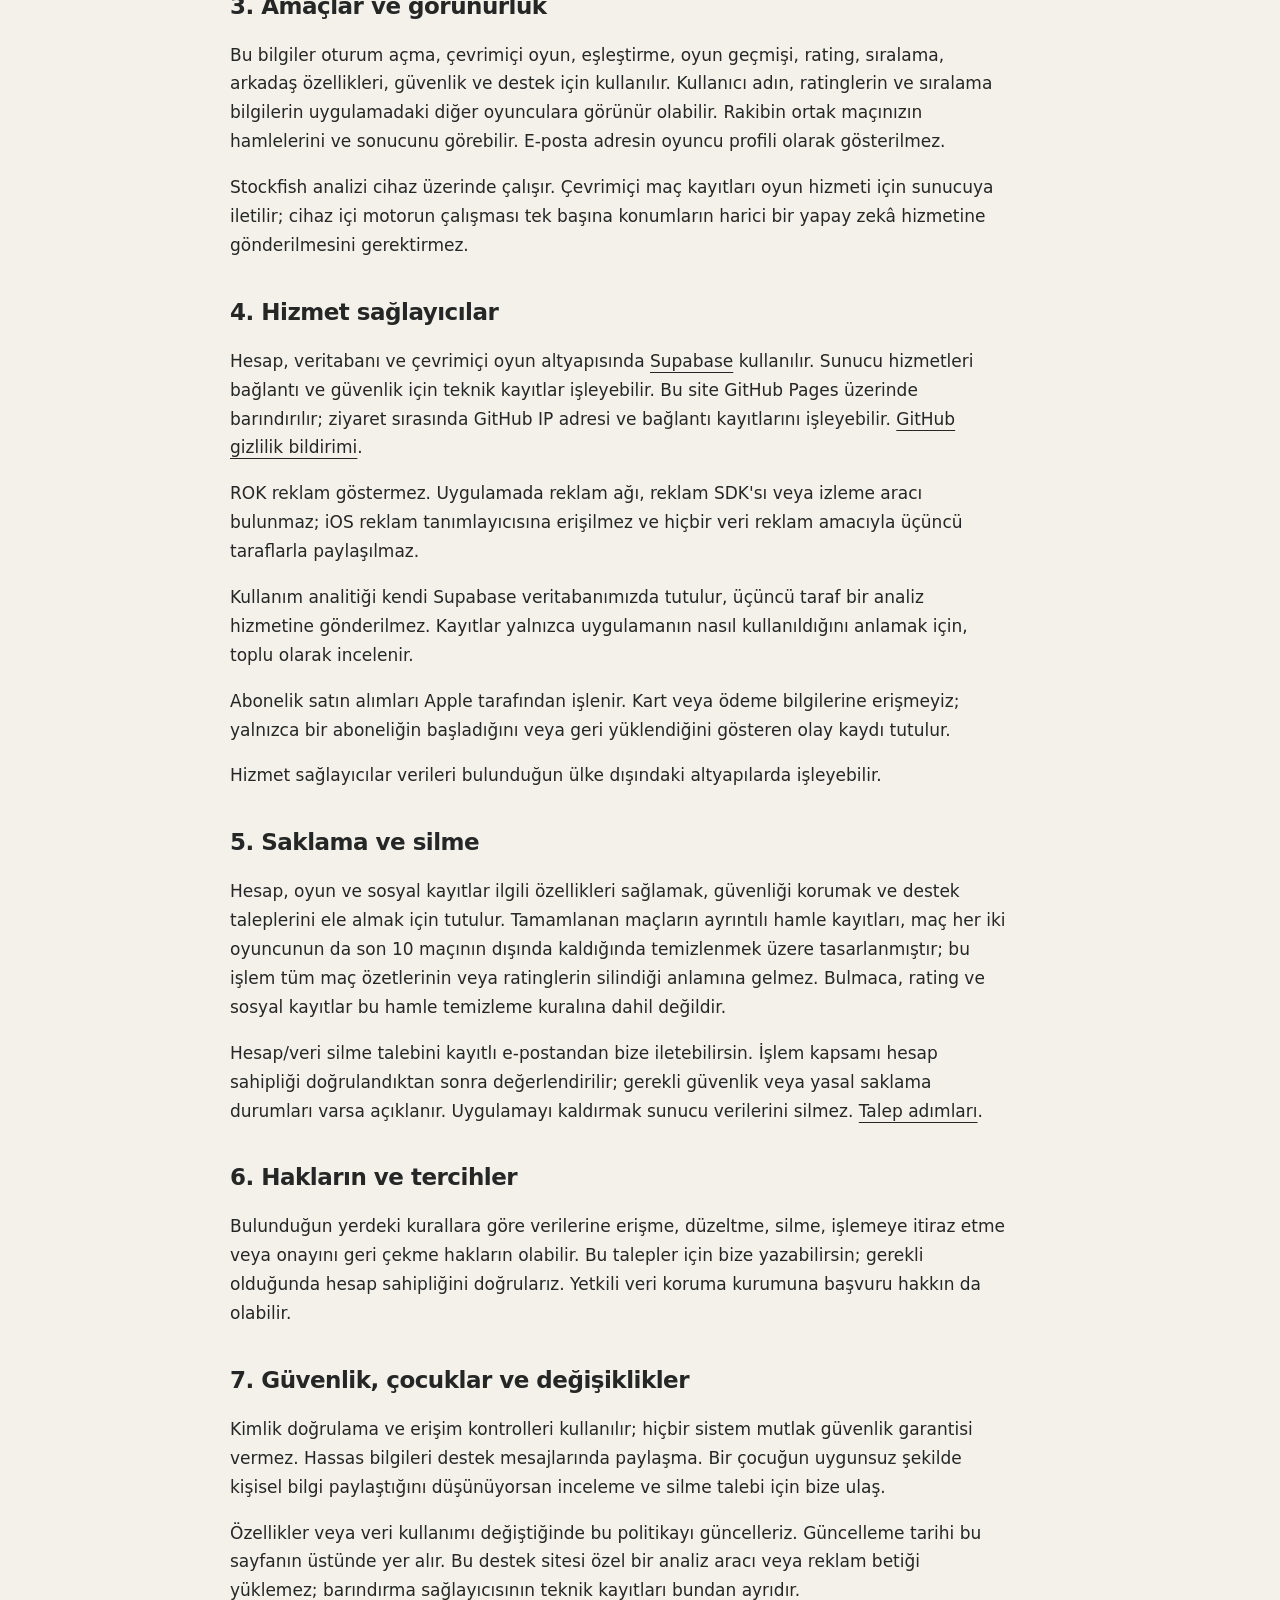
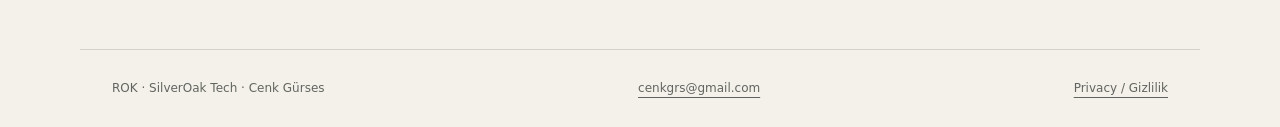
==== commit 37925cda: "Lead with English on every page Most of the people these pages are written for are outside Turkey, s" ====
--- a/privacy.html
+++ b/privacy.html
@@ -1,3 +1,3 @@
 <!doctype html>
-<html lang="tr"><head><meta charset="utf-8"><meta name="viewport" content="width=device-width,initial-scale=1"><meta name="description" content="ROK — SilverOak Tech. Satranç, destek ve gizlilik bilgileri."><title>Gizlilik politikası / Privacy policy · ROK</title><link rel="stylesheet" href="style.css"></head>
-<body><a class="skip" href="#main">İçeriğe geç / Skip to content</a><header><a class="brand" href="./"><span aria-hidden="true">♜</span> ROK <small>SILVEROAK TECH</small></a><nav aria-label="Ana menü"><a href="support.html">Destek / Support</a><a href="privacy.html">Gizlilik / Privacy</a></nav></header><main id="main"><section class="page-title"><p class="eyebrow">VERİLERİN HAKKINDA / YOUR DATA</p><h1>Gizlilik.</h1><p class="lead">ROK uygulaması ve bu destek sitesi.</p><p>Son güncelleme / Last updated: 3 Kasım / November 2026</p><a href="#english">Read in English ↓</a></section><section class="prose"><h2>1. Sorumlu ve iletişim</h2><p>ROK, Cenk Gürses tarafından SilverOak Tech adıyla geliştirilmektedir. Gizlilik ve veri talepleri: <a href="mailto:cenkgrs@gmail.com">cenkgrs@gmail.com</a>.</p><h2>2. İşlenen bilgiler</h2><ul><li><strong>Hesap:</strong> kayıt e-postası, kullanıcı adı, hesap kimliği ve kimlik doğrulama/oturum bilgileri. Kimlik doğrulama Supabase üzerinden yürütülür.</li><li><strong>Oyun:</strong> maçlar, hamleler, süreler, sonuçlar, ratingler, bulmaca denemeleri, çözme süresi, hatalar ve puanlar.</li><li><strong>Sosyal özellikler:</strong> arkadaşlık istekleri, arkadaş bağlantıları, oyun davetleri ve eşleşme kuyruğu kayıtları.</li><li><strong>Cihaz tercihleri:</strong> dil seçimi, tahta ve taş teması, oturum bilgileri ve günlük kullanım sayaçları cihazda tutulabilir.</li><li><strong>Kullanım analitiği:</strong> uygulamanın açılması, oyunun başlaması ve bitmesi, asistan ve analiz kullanımı, tema değişimi ve abonelik durumu gibi olaylar; olayın adı, zamanı, uygulama sürümü ve platform bilgisiyle kaydedilir. Hamle, konum veya yazdığın hiçbir metin bu kayıtlara girmez.</li><li><strong>Destek:</strong> bize gönderdiğin e-postalar ve gönüllü paylaştığın ekler.</li></ul><h2>3. Amaçlar ve görünürlük</h2><p>Bu bilgiler oturum açma, çevrimiçi oyun, eşleştirme, oyun geçmişi, rating, sıralama, arkadaş özellikleri, güvenlik ve destek için kullanılır. Kullanıcı adın, ratinglerin ve sıralama bilgilerin uygulamadaki diğer oyunculara görünür olabilir. Rakibin ortak maçınızın hamlelerini ve sonucunu görebilir. E-posta adresin oyuncu profili olarak gösterilmez.</p><p>Stockfish analizi cihaz üzerinde çalışır. Çevrimiçi maç kayıtları oyun hizmeti için sunucuya iletilir; cihaz içi motorun çalışması tek başına konumların harici bir yapay zekâ hizmetine gönderilmesini gerektirmez.</p><h2>4. Hizmet sağlayıcılar</h2><p>Hesap, veritabanı ve çevrimiçi oyun altyapısında <a href="https://supabase.com/privacy">Supabase</a> kullanılır. Sunucu hizmetleri bağlantı ve güvenlik için teknik kayıtlar işleyebilir. Bu site GitHub Pages üzerinde barındırılır; ziyaret sırasında GitHub IP adresi ve bağlantı kayıtlarını işleyebilir. <a href="https://docs.github.com/en/site-policy/privacy-policies/github-general-privacy-statement">GitHub gizlilik bildirimi</a>.</p><p>ROK reklam göstermez. Uygulamada reklam ağı, reklam SDK'sı veya izleme aracı bulunmaz; iOS reklam tanımlayıcısına erişilmez ve hiçbir veri reklam amacıyla üçüncü taraflarla paylaşılmaz.</p><p>Kullanım analitiği kendi Supabase veritabanımızda tutulur, üçüncü taraf bir analiz hizmetine gönderilmez. Kayıtlar yalnızca uygulamanın nasıl kullanıldığını anlamak için, toplu olarak incelenir.</p><p>Abonelik satın alımları Apple tarafından işlenir. Kart veya ödeme bilgilerine erişmeyiz; yalnızca bir aboneliğin başladığını veya geri yüklendiğini gösteren olay kaydı tutulur.</p><p>Hizmet sağlayıcılar verileri bulunduğun ülke dışındaki altyapılarda işleyebilir.</p><h2>5. Saklama ve silme</h2><p>Hesap, oyun ve sosyal kayıtlar ilgili özellikleri sağlamak, güvenliği korumak ve destek taleplerini ele almak için tutulur. Tamamlanan maçların ayrıntılı hamle kayıtları, maç her iki oyuncunun da son 10 maçının dışında kaldığında temizlenmek üzere tasarlanmıştır; bu işlem tüm maç özetlerinin veya ratinglerin silindiği anlamına gelmez. Bulmaca, rating ve sosyal kayıtlar bu hamle temizleme kuralına dahil değildir.</p><p>Hesap/veri silme talebini kayıtlı e-postandan bize iletebilirsin. İşlem kapsamı hesap sahipliği doğrulandıktan sonra değerlendirilir; gerekli güvenlik veya yasal saklama durumları varsa açıklanır. Uygulamayı kaldırmak sunucu verilerini silmez. <a href="support.html">Talep adımları</a>.</p><h2>6. Hakların ve tercihler</h2><p>Bulunduğun yerdeki kurallara göre verilerine erişme, düzeltme, silme, işlemeye itiraz etme veya onayını geri çekme hakların olabilir. Bu talepler için bize yazabilirsin; gerekli olduğunda hesap sahipliğini doğrularız. Yetkili veri koruma kurumuna başvuru hakkın da olabilir.</p><h2>7. Güvenlik, çocuklar ve değişiklikler</h2><p>Kimlik doğrulama ve erişim kontrolleri kullanılır; hiçbir sistem mutlak güvenlik garantisi vermez. Hassas bilgileri destek mesajlarında paylaşma. Bir çocuğun uygunsuz şekilde kişisel bilgi paylaştığını düşünüyorsan inceleme ve silme talebi için bize ulaş.</p><p>Özellikler veya veri kullanımı değiştiğinde bu politikayı güncelleriz. Güncelleme tarihi bu sayfanın üstünde yer alır. Bu destek sitesi özel bir analiz aracı veya reklam betiği yüklemez; barındırma sağlayıcısının teknik kayıtları bundan ayrıdır.</p></section><section id="english" class="prose" lang="en"><p class="eyebrow">ENGLISH</p><h2>1. Who operates ROK?</h2><p>ROK is developed by Cenk Gürses under the SilverOak Tech name. Privacy contact: <a href="mailto:cenkgrs@gmail.com">cenkgrs@gmail.com</a>.</p><h2>2. Information processed</h2><p>Account information includes email, username, account ID and authentication/session records, managed through Supabase. Gameplay records include matches, moves, clocks, results, ratings, puzzle attempts, solving times, mistakes and points. Social records include friend requests, friendships, invitations and matchmaking entries. Language settings, board and piece themes, sessions and daily usage counters may be stored on your device. Usage analytics record events such as opening the app, starting and finishing a game, using the assistant or analysis, changing a theme and subscription status, together with the event name, its time, the app version and the platform. Moves, positions and anything you type are not part of those records. Support emails and attachments are processed when you contact us.</p><h2>3. Purposes and visibility</h2><p>We use this information for authentication, online play, matchmaking, history, ratings, leaderboards, social features, security and support. Other players may see your username, ratings and leaderboard information; opponents can see your shared match and moves. Your email is not displayed as your player profile. Stockfish analysis runs on your device, while online match data is sent to the game service. Local engine analysis does not itself require sending positions to an external AI service.</p><h2>4. Providers</h2><p><a href="https://supabase.com/privacy">Supabase</a> provides authentication and backend services and may process technical connection/security logs. GitHub Pages hosts this site and may process IP addresses and connection logs; see <a href="https://docs.github.com/en/site-policy/privacy-policies/github-general-privacy-statement">GitHub’s privacy statement</a>.</p><p>ROK shows no advertising. The app contains no ad network, ad SDK or tracking tool, does not access the iOS advertising identifier, and shares no data with third parties for advertising.</p><p>Usage analytics are stored in our own Supabase database and are not sent to any third-party analytics service. They are read in aggregate, to understand how the app is used.</p><p>Subscription purchases are processed by Apple. We never see card or payment details; we record only that a subscription started or was restored. Providers may process data outside your country.</p><h2>5. Retention and deletion</h2><p>Account, gameplay and social records are retained to operate features, protect security and handle support. Detailed moves of completed games are designed to be removed once the game falls outside both players’ ten most recent games. This does not remove all match summaries or ratings; puzzle and social records are not covered by that move-history rule.</p><p>Contact us from your registered email to request account or data deletion. Ownership is verified and the scope assessed; any necessary security or legal retention is explained. Uninstalling does not delete server records. See <a href="support.html#english">request instructions</a>.</p><h2>6. Rights, security and updates</h2><p>Depending on applicable rules, you may have rights to access, correct or delete data, object to processing, withdraw consent or contact a data protection authority. Email us to make a request. Authentication and access controls are used, but no system guarantees absolute security. Do not send sensitive information unnecessarily. Contact us if you believe a child has provided personal information inappropriately.</p><p>We update this policy when features or data practices change; the revision date appears above. This support website loads no custom analytics or advertising scripts; hosting-provider technical logs are separate.</p></section></main><footer><span>ROK · SilverOak Tech · Cenk Gürses</span><a href="mailto:cenkgrs@gmail.com">cenkgrs@gmail.com</a><a href="privacy.html">Gizlilik / Privacy</a></footer></body></html>
+<html lang="en"><head><meta charset="utf-8"><meta name="viewport" content="width=device-width,initial-scale=1"><meta name="description" content="ROK — SilverOak Tech. Satranç, destek ve gizlilik bilgileri."><title>Privacy policy / Gizlilik politikası · ROK</title><link rel="stylesheet" href="style.css"></head>
+<body><a class="skip" href="#main">Skip to content / İçeriğe geç</a><header><a class="brand" href="./"><span aria-hidden="true">♜</span> ROK <small>SILVEROAK TECH</small></a><nav aria-label="Main menu"><a href="support.html">Support / Destek</a><a href="privacy.html">Privacy / Gizlilik</a></nav></header><main id="main"><section class="page-title"><p class="eyebrow">YOUR DATA / VERİLERİN HAKKINDA</p><h1>Privacy.</h1><p class="lead">The ROK app and this support website.</p><p>Son güncelleme / Last updated: 3 Kasım / November 2026</p><a href="#turkce">Türkçe oku ↓</a></section><section class="prose"><h2>1. Who operates ROK?</h2><p>ROK is developed by Cenk Gürses under the SilverOak Tech name. Privacy contact: <a href="mailto:cenkgrs@gmail.com">cenkgrs@gmail.com</a>.</p><h2>2. Information processed</h2><p>Account information includes email, username, account ID and authentication/session records, managed through Supabase. Gameplay records include matches, moves, clocks, results, ratings, puzzle attempts, solving times, mistakes and points. Social records include friend requests, friendships, invitations and matchmaking entries. Language settings, board and piece themes, sessions and daily usage counters may be stored on your device. Usage analytics record events such as opening the app, starting and finishing a game, using the assistant or analysis, changing a theme and subscription status, together with the event name, its time, the app version and the platform. Moves, positions and anything you type are not part of those records. Support emails and attachments are processed when you contact us.</p><h2>3. Purposes and visibility</h2><p>We use this information for authentication, online play, matchmaking, history, ratings, leaderboards, social features, security and support. Other players may see your username, ratings and leaderboard information; opponents can see your shared match and moves. Your email is not displayed as your player profile. Stockfish analysis runs on your device, while online match data is sent to the game service. Local engine analysis does not itself require sending positions to an external AI service.</p><h2>4. Providers</h2><p><a href="https://supabase.com/privacy">Supabase</a> provides authentication and backend services and may process technical connection/security logs. GitHub Pages hosts this site and may process IP addresses and connection logs; see <a href="https://docs.github.com/en/site-policy/privacy-policies/github-general-privacy-statement">GitHub’s privacy statement</a>.</p><p>ROK shows no advertising. The app contains no ad network, ad SDK or tracking tool, does not access the iOS advertising identifier, and shares no data with third parties for advertising.</p><p>Usage analytics are stored in our own Supabase database and are not sent to any third-party analytics service. They are read in aggregate, to understand how the app is used.</p><p>Subscription purchases are processed by Apple. We never see card or payment details; we record only that a subscription started or was restored. Providers may process data outside your country.</p><h2>5. Retention and deletion</h2><p>Account, gameplay and social records are retained to operate features, protect security and handle support. Detailed moves of completed games are designed to be removed once the game falls outside both players’ ten most recent games. This does not remove all match summaries or ratings; puzzle and social records are not covered by that move-history rule.</p><p>Contact us from your registered email to request account or data deletion. Ownership is verified and the scope assessed; any necessary security or legal retention is explained. Uninstalling does not delete server records. See <a href="support.html">request instructions</a>.</p><h2>6. Rights, security and updates</h2><p>Depending on applicable rules, you may have rights to access, correct or delete data, object to processing, withdraw consent or contact a data protection authority. Email us to make a request. Authentication and access controls are used, but no system guarantees absolute security. Do not send sensitive information unnecessarily. Contact us if you believe a child has provided personal information inappropriately.</p><p>We update this policy when features or data practices change; the revision date appears above. This support website loads no custom analytics or advertising scripts; hosting-provider technical logs are separate.</p></section><section id="turkce" class="prose" lang="tr"><p class="eyebrow">TÜRKÇE</p><h2>1. Sorumlu ve iletişim</h2><p>ROK, Cenk Gürses tarafından SilverOak Tech adıyla geliştirilmektedir. Gizlilik ve veri talepleri: <a href="mailto:cenkgrs@gmail.com">cenkgrs@gmail.com</a>.</p><h2>2. İşlenen bilgiler</h2><ul><li><strong>Hesap:</strong> kayıt e-postası, kullanıcı adı, hesap kimliği ve kimlik doğrulama/oturum bilgileri. Kimlik doğrulama Supabase üzerinden yürütülür.</li><li><strong>Oyun:</strong> maçlar, hamleler, süreler, sonuçlar, ratingler, bulmaca denemeleri, çözme süresi, hatalar ve puanlar.</li><li><strong>Sosyal özellikler:</strong> arkadaşlık istekleri, arkadaş bağlantıları, oyun davetleri ve eşleşme kuyruğu kayıtları.</li><li><strong>Cihaz tercihleri:</strong> dil seçimi, tahta ve taş teması, oturum bilgileri ve günlük kullanım sayaçları cihazda tutulabilir.</li><li><strong>Kullanım analitiği:</strong> uygulamanın açılması, oyunun başlaması ve bitmesi, asistan ve analiz kullanımı, tema değişimi ve abonelik durumu gibi olaylar; olayın adı, zamanı, uygulama sürümü ve platform bilgisiyle kaydedilir. Hamle, konum veya yazdığın hiçbir metin bu kayıtlara girmez.</li><li><strong>Destek:</strong> bize gönderdiğin e-postalar ve gönüllü paylaştığın ekler.</li></ul><h2>3. Amaçlar ve görünürlük</h2><p>Bu bilgiler oturum açma, çevrimiçi oyun, eşleştirme, oyun geçmişi, rating, sıralama, arkadaş özellikleri, güvenlik ve destek için kullanılır. Kullanıcı adın, ratinglerin ve sıralama bilgilerin uygulamadaki diğer oyunculara görünür olabilir. Rakibin ortak maçınızın hamlelerini ve sonucunu görebilir. E-posta adresin oyuncu profili olarak gösterilmez.</p><p>Stockfish analizi cihaz üzerinde çalışır. Çevrimiçi maç kayıtları oyun hizmeti için sunucuya iletilir; cihaz içi motorun çalışması tek başına konumların harici bir yapay zekâ hizmetine gönderilmesini gerektirmez.</p><h2>4. Hizmet sağlayıcılar</h2><p>Hesap, veritabanı ve çevrimiçi oyun altyapısında <a href="https://supabase.com/privacy">Supabase</a> kullanılır. Sunucu hizmetleri bağlantı ve güvenlik için teknik kayıtlar işleyebilir. Bu site GitHub Pages üzerinde barındırılır; ziyaret sırasında GitHub IP adresi ve bağlantı kayıtlarını işleyebilir. <a href="https://docs.github.com/en/site-policy/privacy-policies/github-general-privacy-statement">GitHub gizlilik bildirimi</a>.</p><p>ROK reklam göstermez. Uygulamada reklam ağı, reklam SDK'sı veya izleme aracı bulunmaz; iOS reklam tanımlayıcısına erişilmez ve hiçbir veri reklam amacıyla üçüncü taraflarla paylaşılmaz.</p><p>Kullanım analitiği kendi Supabase veritabanımızda tutulur, üçüncü taraf bir analiz hizmetine gönderilmez. Kayıtlar yalnızca uygulamanın nasıl kullanıldığını anlamak için, toplu olarak incelenir.</p><p>Abonelik satın alımları Apple tarafından işlenir. Kart veya ödeme bilgilerine erişmeyiz; yalnızca bir aboneliğin başladığını veya geri yüklendiğini gösteren olay kaydı tutulur.</p><p>Hizmet sağlayıcılar verileri bulunduğun ülke dışındaki altyapılarda işleyebilir.</p><h2>5. Saklama ve silme</h2><p>Hesap, oyun ve sosyal kayıtlar ilgili özellikleri sağlamak, güvenliği korumak ve destek taleplerini ele almak için tutulur. Tamamlanan maçların ayrıntılı hamle kayıtları, maç her iki oyuncunun da son 10 maçının dışında kaldığında temizlenmek üzere tasarlanmıştır; bu işlem tüm maç özetlerinin veya ratinglerin silindiği anlamına gelmez. Bulmaca, rating ve sosyal kayıtlar bu hamle temizleme kuralına dahil değildir.</p><p>Hesap/veri silme talebini kayıtlı e-postandan bize iletebilirsin. İşlem kapsamı hesap sahipliği doğrulandıktan sonra değerlendirilir; gerekli güvenlik veya yasal saklama durumları varsa açıklanır. Uygulamayı kaldırmak sunucu verilerini silmez. <a href="support.html#turkce">Talep adımları</a>.</p><h2>6. Hakların ve tercihler</h2><p>Bulunduğun yerdeki kurallara göre verilerine erişme, düzeltme, silme, işlemeye itiraz etme veya onayını geri çekme hakların olabilir. Bu talepler için bize yazabilirsin; gerekli olduğunda hesap sahipliğini doğrularız. Yetkili veri koruma kurumuna başvuru hakkın da olabilir.</p><h2>7. Güvenlik, çocuklar ve değişiklikler</h2><p>Kimlik doğrulama ve erişim kontrolleri kullanılır; hiçbir sistem mutlak güvenlik garantisi vermez. Hassas bilgileri destek mesajlarında paylaşma. Bir çocuğun uygunsuz şekilde kişisel bilgi paylaştığını düşünüyorsan inceleme ve silme talebi için bize ulaş.</p><p>Özellikler veya veri kullanımı değiştiğinde bu politikayı güncelleriz. Güncelleme tarihi bu sayfanın üstünde yer alır. Bu destek sitesi özel bir analiz aracı veya reklam betiği yüklemez; barındırma sağlayıcısının teknik kayıtları bundan ayrıdır.</p></section></main><footer><span>ROK · SilverOak Tech · Cenk Gürses</span><a href="mailto:cenkgrs@gmail.com">cenkgrs@gmail.com</a><a href="privacy.html">Privacy / Gizlilik</a></footer></body></html>
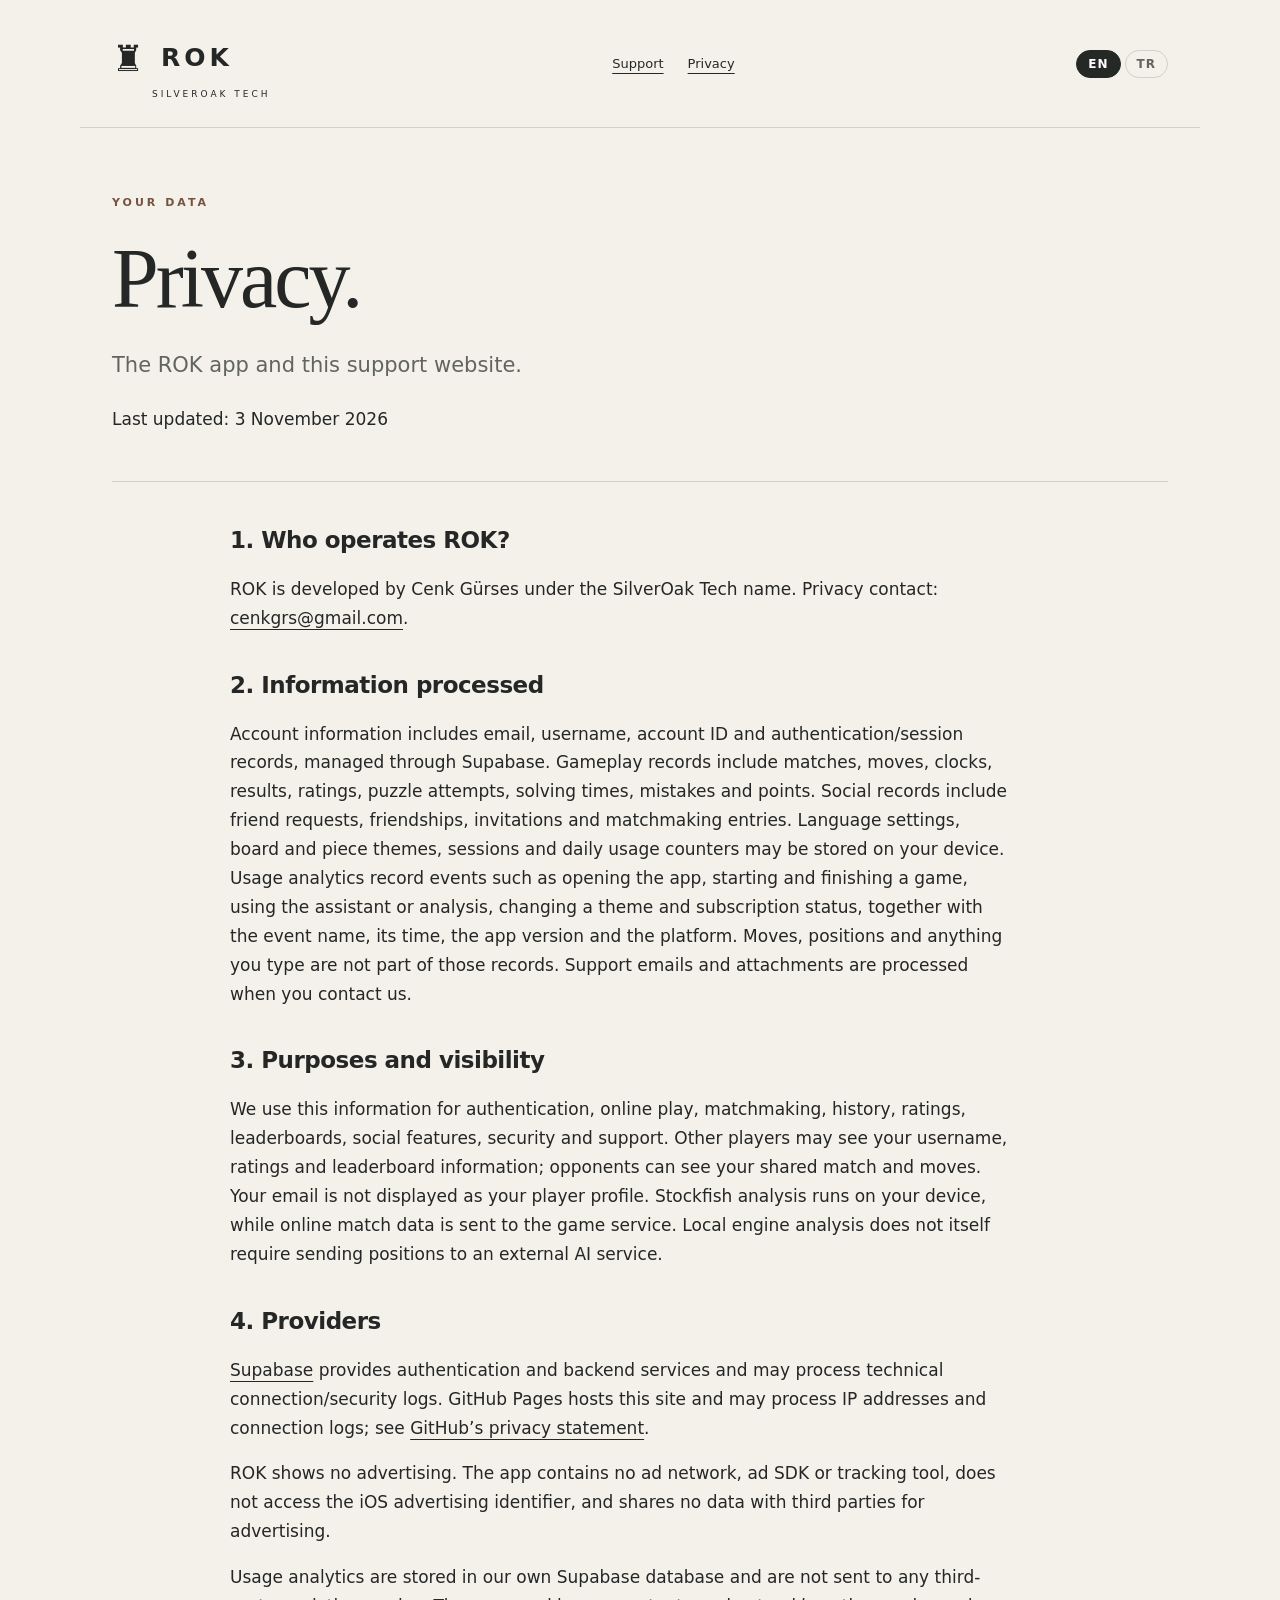
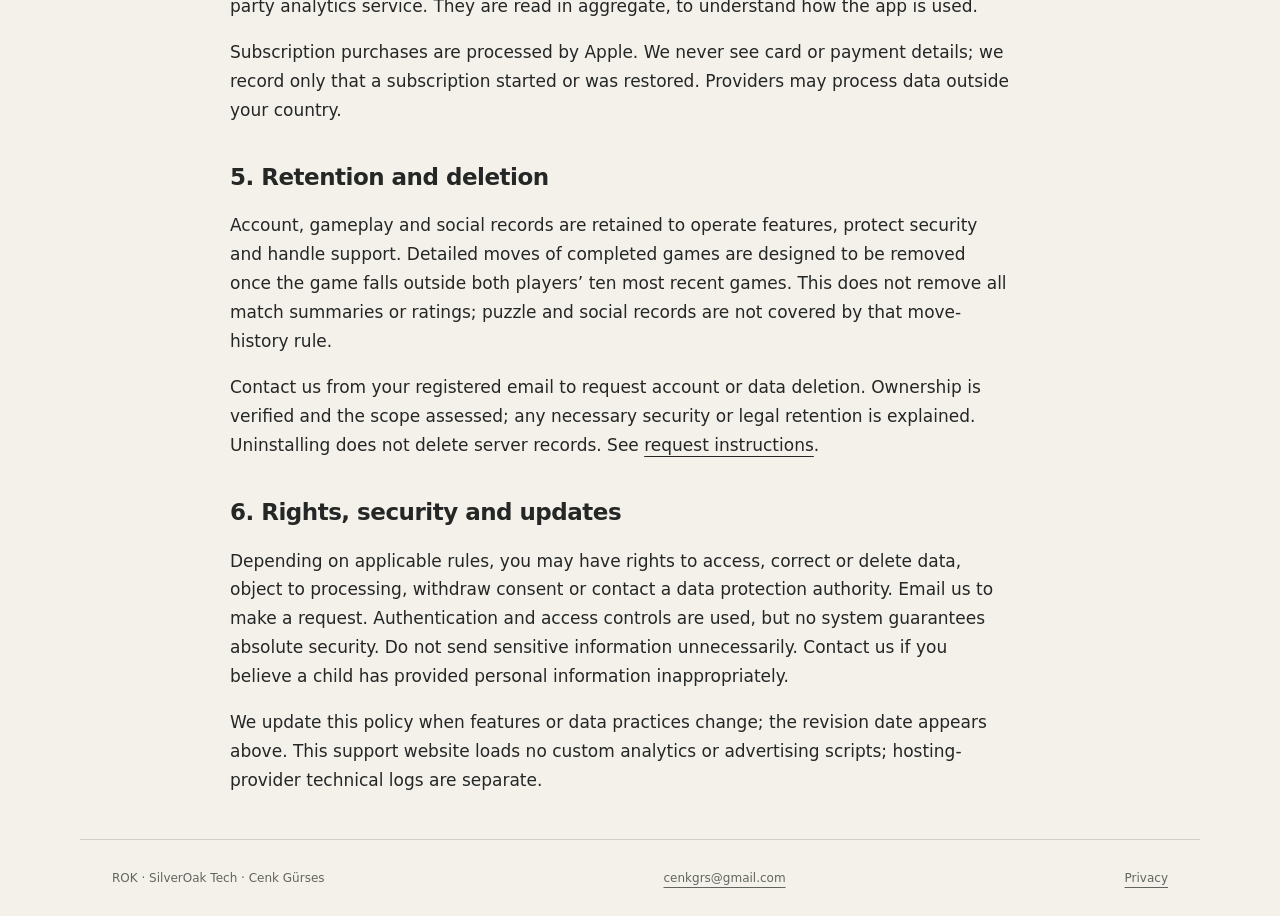
==== commit 6679a3e2: "Default to English and let the reader switch Both languages were stacked on every page, so an Englis" ====
--- a/privacy.html
+++ b/privacy.html
@@ -1,3 +1,3 @@
 <!doctype html>
 <html lang="en"><head><meta charset="utf-8"><meta name="viewport" content="width=device-width,initial-scale=1"><meta name="description" content="ROK — SilverOak Tech. Satranç, destek ve gizlilik bilgileri."><title>Privacy policy / Gizlilik politikası · ROK</title><link rel="stylesheet" href="style.css"></head>
-<body><a class="skip" href="#main">Skip to content / İçeriğe geç</a><header><a class="brand" href="./"><span aria-hidden="true">♜</span> ROK <small>SILVEROAK TECH</small></a><nav aria-label="Main menu"><a href="support.html">Support / Destek</a><a href="privacy.html">Privacy / Gizlilik</a></nav></header><main id="main"><section class="page-title"><p class="eyebrow">YOUR DATA / VERİLERİN HAKKINDA</p><h1>Privacy.</h1><p class="lead">The ROK app and this support website.</p><p>Son güncelleme / Last updated: 3 Kasım / November 2026</p><a href="#turkce">Türkçe oku ↓</a></section><section class="prose"><h2>1. Who operates ROK?</h2><p>ROK is developed by Cenk Gürses under the SilverOak Tech name. Privacy contact: <a href="mailto:cenkgrs@gmail.com">cenkgrs@gmail.com</a>.</p><h2>2. Information processed</h2><p>Account information includes email, username, account ID and authentication/session records, managed through Supabase. Gameplay records include matches, moves, clocks, results, ratings, puzzle attempts, solving times, mistakes and points. Social records include friend requests, friendships, invitations and matchmaking entries. Language settings, board and piece themes, sessions and daily usage counters may be stored on your device. Usage analytics record events such as opening the app, starting and finishing a game, using the assistant or analysis, changing a theme and subscription status, together with the event name, its time, the app version and the platform. Moves, positions and anything you type are not part of those records. Support emails and attachments are processed when you contact us.</p><h2>3. Purposes and visibility</h2><p>We use this information for authentication, online play, matchmaking, history, ratings, leaderboards, social features, security and support. Other players may see your username, ratings and leaderboard information; opponents can see your shared match and moves. Your email is not displayed as your player profile. Stockfish analysis runs on your device, while online match data is sent to the game service. Local engine analysis does not itself require sending positions to an external AI service.</p><h2>4. Providers</h2><p><a href="https://supabase.com/privacy">Supabase</a> provides authentication and backend services and may process technical connection/security logs. GitHub Pages hosts this site and may process IP addresses and connection logs; see <a href="https://docs.github.com/en/site-policy/privacy-policies/github-general-privacy-statement">GitHub’s privacy statement</a>.</p><p>ROK shows no advertising. The app contains no ad network, ad SDK or tracking tool, does not access the iOS advertising identifier, and shares no data with third parties for advertising.</p><p>Usage analytics are stored in our own Supabase database and are not sent to any third-party analytics service. They are read in aggregate, to understand how the app is used.</p><p>Subscription purchases are processed by Apple. We never see card or payment details; we record only that a subscription started or was restored. Providers may process data outside your country.</p><h2>5. Retention and deletion</h2><p>Account, gameplay and social records are retained to operate features, protect security and handle support. Detailed moves of completed games are designed to be removed once the game falls outside both players’ ten most recent games. This does not remove all match summaries or ratings; puzzle and social records are not covered by that move-history rule.</p><p>Contact us from your registered email to request account or data deletion. Ownership is verified and the scope assessed; any necessary security or legal retention is explained. Uninstalling does not delete server records. See <a href="support.html">request instructions</a>.</p><h2>6. Rights, security and updates</h2><p>Depending on applicable rules, you may have rights to access, correct or delete data, object to processing, withdraw consent or contact a data protection authority. Email us to make a request. Authentication and access controls are used, but no system guarantees absolute security. Do not send sensitive information unnecessarily. Contact us if you believe a child has provided personal information inappropriately.</p><p>We update this policy when features or data practices change; the revision date appears above. This support website loads no custom analytics or advertising scripts; hosting-provider technical logs are separate.</p></section><section id="turkce" class="prose" lang="tr"><p class="eyebrow">TÜRKÇE</p><h2>1. Sorumlu ve iletişim</h2><p>ROK, Cenk Gürses tarafından SilverOak Tech adıyla geliştirilmektedir. Gizlilik ve veri talepleri: <a href="mailto:cenkgrs@gmail.com">cenkgrs@gmail.com</a>.</p><h2>2. İşlenen bilgiler</h2><ul><li><strong>Hesap:</strong> kayıt e-postası, kullanıcı adı, hesap kimliği ve kimlik doğrulama/oturum bilgileri. Kimlik doğrulama Supabase üzerinden yürütülür.</li><li><strong>Oyun:</strong> maçlar, hamleler, süreler, sonuçlar, ratingler, bulmaca denemeleri, çözme süresi, hatalar ve puanlar.</li><li><strong>Sosyal özellikler:</strong> arkadaşlık istekleri, arkadaş bağlantıları, oyun davetleri ve eşleşme kuyruğu kayıtları.</li><li><strong>Cihaz tercihleri:</strong> dil seçimi, tahta ve taş teması, oturum bilgileri ve günlük kullanım sayaçları cihazda tutulabilir.</li><li><strong>Kullanım analitiği:</strong> uygulamanın açılması, oyunun başlaması ve bitmesi, asistan ve analiz kullanımı, tema değişimi ve abonelik durumu gibi olaylar; olayın adı, zamanı, uygulama sürümü ve platform bilgisiyle kaydedilir. Hamle, konum veya yazdığın hiçbir metin bu kayıtlara girmez.</li><li><strong>Destek:</strong> bize gönderdiğin e-postalar ve gönüllü paylaştığın ekler.</li></ul><h2>3. Amaçlar ve görünürlük</h2><p>Bu bilgiler oturum açma, çevrimiçi oyun, eşleştirme, oyun geçmişi, rating, sıralama, arkadaş özellikleri, güvenlik ve destek için kullanılır. Kullanıcı adın, ratinglerin ve sıralama bilgilerin uygulamadaki diğer oyunculara görünür olabilir. Rakibin ortak maçınızın hamlelerini ve sonucunu görebilir. E-posta adresin oyuncu profili olarak gösterilmez.</p><p>Stockfish analizi cihaz üzerinde çalışır. Çevrimiçi maç kayıtları oyun hizmeti için sunucuya iletilir; cihaz içi motorun çalışması tek başına konumların harici bir yapay zekâ hizmetine gönderilmesini gerektirmez.</p><h2>4. Hizmet sağlayıcılar</h2><p>Hesap, veritabanı ve çevrimiçi oyun altyapısında <a href="https://supabase.com/privacy">Supabase</a> kullanılır. Sunucu hizmetleri bağlantı ve güvenlik için teknik kayıtlar işleyebilir. Bu site GitHub Pages üzerinde barındırılır; ziyaret sırasında GitHub IP adresi ve bağlantı kayıtlarını işleyebilir. <a href="https://docs.github.com/en/site-policy/privacy-policies/github-general-privacy-statement">GitHub gizlilik bildirimi</a>.</p><p>ROK reklam göstermez. Uygulamada reklam ağı, reklam SDK'sı veya izleme aracı bulunmaz; iOS reklam tanımlayıcısına erişilmez ve hiçbir veri reklam amacıyla üçüncü taraflarla paylaşılmaz.</p><p>Kullanım analitiği kendi Supabase veritabanımızda tutulur, üçüncü taraf bir analiz hizmetine gönderilmez. Kayıtlar yalnızca uygulamanın nasıl kullanıldığını anlamak için, toplu olarak incelenir.</p><p>Abonelik satın alımları Apple tarafından işlenir. Kart veya ödeme bilgilerine erişmeyiz; yalnızca bir aboneliğin başladığını veya geri yüklendiğini gösteren olay kaydı tutulur.</p><p>Hizmet sağlayıcılar verileri bulunduğun ülke dışındaki altyapılarda işleyebilir.</p><h2>5. Saklama ve silme</h2><p>Hesap, oyun ve sosyal kayıtlar ilgili özellikleri sağlamak, güvenliği korumak ve destek taleplerini ele almak için tutulur. Tamamlanan maçların ayrıntılı hamle kayıtları, maç her iki oyuncunun da son 10 maçının dışında kaldığında temizlenmek üzere tasarlanmıştır; bu işlem tüm maç özetlerinin veya ratinglerin silindiği anlamına gelmez. Bulmaca, rating ve sosyal kayıtlar bu hamle temizleme kuralına dahil değildir.</p><p>Hesap/veri silme talebini kayıtlı e-postandan bize iletebilirsin. İşlem kapsamı hesap sahipliği doğrulandıktan sonra değerlendirilir; gerekli güvenlik veya yasal saklama durumları varsa açıklanır. Uygulamayı kaldırmak sunucu verilerini silmez. <a href="support.html#turkce">Talep adımları</a>.</p><h2>6. Hakların ve tercihler</h2><p>Bulunduğun yerdeki kurallara göre verilerine erişme, düzeltme, silme, işlemeye itiraz etme veya onayını geri çekme hakların olabilir. Bu talepler için bize yazabilirsin; gerekli olduğunda hesap sahipliğini doğrularız. Yetkili veri koruma kurumuna başvuru hakkın da olabilir.</p><h2>7. Güvenlik, çocuklar ve değişiklikler</h2><p>Kimlik doğrulama ve erişim kontrolleri kullanılır; hiçbir sistem mutlak güvenlik garantisi vermez. Hassas bilgileri destek mesajlarında paylaşma. Bir çocuğun uygunsuz şekilde kişisel bilgi paylaştığını düşünüyorsan inceleme ve silme talebi için bize ulaş.</p><p>Özellikler veya veri kullanımı değiştiğinde bu politikayı güncelleriz. Güncelleme tarihi bu sayfanın üstünde yer alır. Bu destek sitesi özel bir analiz aracı veya reklam betiği yüklemez; barındırma sağlayıcısının teknik kayıtları bundan ayrıdır.</p></section></main><footer><span>ROK · SilverOak Tech · Cenk Gürses</span><a href="mailto:cenkgrs@gmail.com">cenkgrs@gmail.com</a><a href="privacy.html">Privacy / Gizlilik</a></footer></body></html>
+<body><a class="skip" href="#main" data-en="Skip to content" data-tr="İçeriğe geç">Skip to content</a><header><a class="brand" href="./"><span aria-hidden="true">♜</span> ROK <small>SILVEROAK TECH</small></a><nav aria-label="Main menu"><a href="support.html" data-en="Support" data-tr="Destek">Support</a><a href="privacy.html" data-en="Privacy" data-tr="Gizlilik">Privacy</a></nav><div class="lang" role="group" aria-label="Language"><button type="button" data-lang-set="en">EN</button><button type="button" data-lang-set="tr">TR</button></div></header><main id="main"><section class="page-title"><p class="eyebrow" data-en="YOUR DATA" data-tr="VERİLERİN HAKKINDA">YOUR DATA</p><h1 data-en="Privacy." data-tr="Gizlilik.">Privacy.</h1><p class="lead" data-en="The ROK app and this support website." data-tr="ROK uygulaması ve bu destek sitesi.">The ROK app and this support website.</p><p data-en="Last updated: 3 November 2026" data-tr="Son güncelleme: 3 Kasım 2026">Last updated: 3 November 2026</p></section><section class="prose" data-lang-block="en"><h2>1. Who operates ROK?</h2><p>ROK is developed by Cenk Gürses under the SilverOak Tech name. Privacy contact: <a href="mailto:cenkgrs@gmail.com">cenkgrs@gmail.com</a>.</p><h2>2. Information processed</h2><p>Account information includes email, username, account ID and authentication/session records, managed through Supabase. Gameplay records include matches, moves, clocks, results, ratings, puzzle attempts, solving times, mistakes and points. Social records include friend requests, friendships, invitations and matchmaking entries. Language settings, board and piece themes, sessions and daily usage counters may be stored on your device. Usage analytics record events such as opening the app, starting and finishing a game, using the assistant or analysis, changing a theme and subscription status, together with the event name, its time, the app version and the platform. Moves, positions and anything you type are not part of those records. Support emails and attachments are processed when you contact us.</p><h2>3. Purposes and visibility</h2><p>We use this information for authentication, online play, matchmaking, history, ratings, leaderboards, social features, security and support. Other players may see your username, ratings and leaderboard information; opponents can see your shared match and moves. Your email is not displayed as your player profile. Stockfish analysis runs on your device, while online match data is sent to the game service. Local engine analysis does not itself require sending positions to an external AI service.</p><h2>4. Providers</h2><p><a href="https://supabase.com/privacy">Supabase</a> provides authentication and backend services and may process technical connection/security logs. GitHub Pages hosts this site and may process IP addresses and connection logs; see <a href="https://docs.github.com/en/site-policy/privacy-policies/github-general-privacy-statement">GitHub’s privacy statement</a>.</p><p>ROK shows no advertising. The app contains no ad network, ad SDK or tracking tool, does not access the iOS advertising identifier, and shares no data with third parties for advertising.</p><p>Usage analytics are stored in our own Supabase database and are not sent to any third-party analytics service. They are read in aggregate, to understand how the app is used.</p><p>Subscription purchases are processed by Apple. We never see card or payment details; we record only that a subscription started or was restored. Providers may process data outside your country.</p><h2>5. Retention and deletion</h2><p>Account, gameplay and social records are retained to operate features, protect security and handle support. Detailed moves of completed games are designed to be removed once the game falls outside both players’ ten most recent games. This does not remove all match summaries or ratings; puzzle and social records are not covered by that move-history rule.</p><p>Contact us from your registered email to request account or data deletion. Ownership is verified and the scope assessed; any necessary security or legal retention is explained. Uninstalling does not delete server records. See <a href="support.html">request instructions</a>.</p><h2>6. Rights, security and updates</h2><p>Depending on applicable rules, you may have rights to access, correct or delete data, object to processing, withdraw consent or contact a data protection authority. Email us to make a request. Authentication and access controls are used, but no system guarantees absolute security. Do not send sensitive information unnecessarily. Contact us if you believe a child has provided personal information inappropriately.</p><p>We update this policy when features or data practices change; the revision date appears above. This support website loads no custom analytics or advertising scripts; hosting-provider technical logs are separate.</p></section><section id="turkce" class="prose" lang="tr" data-lang-block="tr"><h2>1. Sorumlu ve iletişim</h2><p>ROK, Cenk Gürses tarafından SilverOak Tech adıyla geliştirilmektedir. Gizlilik ve veri talepleri: <a href="mailto:cenkgrs@gmail.com">cenkgrs@gmail.com</a>.</p><h2>2. İşlenen bilgiler</h2><ul><li><strong>Hesap:</strong> kayıt e-postası, kullanıcı adı, hesap kimliği ve kimlik doğrulama/oturum bilgileri. Kimlik doğrulama Supabase üzerinden yürütülür.</li><li><strong>Oyun:</strong> maçlar, hamleler, süreler, sonuçlar, ratingler, bulmaca denemeleri, çözme süresi, hatalar ve puanlar.</li><li><strong>Sosyal özellikler:</strong> arkadaşlık istekleri, arkadaş bağlantıları, oyun davetleri ve eşleşme kuyruğu kayıtları.</li><li><strong>Cihaz tercihleri:</strong> dil seçimi, tahta ve taş teması, oturum bilgileri ve günlük kullanım sayaçları cihazda tutulabilir.</li><li><strong>Kullanım analitiği:</strong> uygulamanın açılması, oyunun başlaması ve bitmesi, asistan ve analiz kullanımı, tema değişimi ve abonelik durumu gibi olaylar; olayın adı, zamanı, uygulama sürümü ve platform bilgisiyle kaydedilir. Hamle, konum veya yazdığın hiçbir metin bu kayıtlara girmez.</li><li><strong>Destek:</strong> bize gönderdiğin e-postalar ve gönüllü paylaştığın ekler.</li></ul><h2>3. Amaçlar ve görünürlük</h2><p>Bu bilgiler oturum açma, çevrimiçi oyun, eşleştirme, oyun geçmişi, rating, sıralama, arkadaş özellikleri, güvenlik ve destek için kullanılır. Kullanıcı adın, ratinglerin ve sıralama bilgilerin uygulamadaki diğer oyunculara görünür olabilir. Rakibin ortak maçınızın hamlelerini ve sonucunu görebilir. E-posta adresin oyuncu profili olarak gösterilmez.</p><p>Stockfish analizi cihaz üzerinde çalışır. Çevrimiçi maç kayıtları oyun hizmeti için sunucuya iletilir; cihaz içi motorun çalışması tek başına konumların harici bir yapay zekâ hizmetine gönderilmesini gerektirmez.</p><h2>4. Hizmet sağlayıcılar</h2><p>Hesap, veritabanı ve çevrimiçi oyun altyapısında <a href="https://supabase.com/privacy">Supabase</a> kullanılır. Sunucu hizmetleri bağlantı ve güvenlik için teknik kayıtlar işleyebilir. Bu site GitHub Pages üzerinde barındırılır; ziyaret sırasında GitHub IP adresi ve bağlantı kayıtlarını işleyebilir. <a href="https://docs.github.com/en/site-policy/privacy-policies/github-general-privacy-statement">GitHub gizlilik bildirimi</a>.</p><p>ROK reklam göstermez. Uygulamada reklam ağı, reklam SDK'sı veya izleme aracı bulunmaz; iOS reklam tanımlayıcısına erişilmez ve hiçbir veri reklam amacıyla üçüncü taraflarla paylaşılmaz.</p><p>Kullanım analitiği kendi Supabase veritabanımızda tutulur, üçüncü taraf bir analiz hizmetine gönderilmez. Kayıtlar yalnızca uygulamanın nasıl kullanıldığını anlamak için, toplu olarak incelenir.</p><p>Abonelik satın alımları Apple tarafından işlenir. Kart veya ödeme bilgilerine erişmeyiz; yalnızca bir aboneliğin başladığını veya geri yüklendiğini gösteren olay kaydı tutulur.</p><p>Hizmet sağlayıcılar verileri bulunduğun ülke dışındaki altyapılarda işleyebilir.</p><h2>5. Saklama ve silme</h2><p>Hesap, oyun ve sosyal kayıtlar ilgili özellikleri sağlamak, güvenliği korumak ve destek taleplerini ele almak için tutulur. Tamamlanan maçların ayrıntılı hamle kayıtları, maç her iki oyuncunun da son 10 maçının dışında kaldığında temizlenmek üzere tasarlanmıştır; bu işlem tüm maç özetlerinin veya ratinglerin silindiği anlamına gelmez. Bulmaca, rating ve sosyal kayıtlar bu hamle temizleme kuralına dahil değildir.</p><p>Hesap/veri silme talebini kayıtlı e-postandan bize iletebilirsin. İşlem kapsamı hesap sahipliği doğrulandıktan sonra değerlendirilir; gerekli güvenlik veya yasal saklama durumları varsa açıklanır. Uygulamayı kaldırmak sunucu verilerini silmez. <a href="support.html#turkce">Talep adımları</a>.</p><h2>6. Hakların ve tercihler</h2><p>Bulunduğun yerdeki kurallara göre verilerine erişme, düzeltme, silme, işlemeye itiraz etme veya onayını geri çekme hakların olabilir. Bu talepler için bize yazabilirsin; gerekli olduğunda hesap sahipliğini doğrularız. Yetkili veri koruma kurumuna başvuru hakkın da olabilir.</p><h2>7. Güvenlik, çocuklar ve değişiklikler</h2><p>Kimlik doğrulama ve erişim kontrolleri kullanılır; hiçbir sistem mutlak güvenlik garantisi vermez. Hassas bilgileri destek mesajlarında paylaşma. Bir çocuğun uygunsuz şekilde kişisel bilgi paylaştığını düşünüyorsan inceleme ve silme talebi için bize ulaş.</p><p>Özellikler veya veri kullanımı değiştiğinde bu politikayı güncelleriz. Güncelleme tarihi bu sayfanın üstünde yer alır. Bu destek sitesi özel bir analiz aracı veya reklam betiği yüklemez; barındırma sağlayıcısının teknik kayıtları bundan ayrıdır.</p></section></main><footer><span>ROK · SilverOak Tech · Cenk Gürses</span><a href="mailto:cenkgrs@gmail.com">cenkgrs@gmail.com</a><a href="privacy.html" data-en="Privacy" data-tr="Gizlilik">Privacy</a></footer><script>(function(){var d=document.documentElement;function set(l){d.setAttribute("lang",l);try{localStorage.setItem("rok-lang",l)}catch(e){}var t=document.querySelectorAll("[data-en]");for(var i=0;i<t.length;i++){var v=t[i].getAttribute("data-"+l);if(v)t[i].textContent=v}var b=document.querySelectorAll("[data-lang-set]");for(var j=0;j<b.length;j++){b[j].setAttribute("aria-pressed",b[j].getAttribute("data-lang-set")===l?"true":"false")}}var saved=null;try{saved=localStorage.getItem("rok-lang")}catch(e){}set(saved==="tr"?"tr":"en");document.addEventListener("click",function(e){var t=e.target.closest?e.target.closest("[data-lang-set]"):null;if(t){e.preventDefault();set(t.getAttribute("data-lang-set"))}});})();</script></body></html>
--- a/style.css
+++ b/style.css
@@ -1 +1,2 @@
 *{box-sizing:border-box}html{scroll-behavior:smooth}body{margin:0;background:#f4f1eb;color:#242725;font:17px/1.7 system-ui,-apple-system,BlinkMacSystemFont,"Segoe UI",sans-serif}a{color:inherit;text-underline-offset:5px}a:hover{color:#81543b}a:focus-visible,summary:focus-visible{outline:3px solid #81543b;outline-offset:5px}header,main,footer{max-width:1120px;margin:auto}header{display:flex;align-items:center;justify-content:space-between;gap:24px;padding:28px 32px;border-bottom:1px solid #d3d0c8}.brand{text-decoration:none;font-size:25px;font-weight:700;letter-spacing:4px}.brand span{font-size:36px;vertical-align:middle}.brand small{display:block;font:9px system-ui;letter-spacing:3px;margin-left:40px}nav{display:flex;gap:24px;font-size:13px}main{padding:0 32px}.hero{padding:76px 0 38px;position:relative;overflow:hidden}.eyebrow{font-size:11px;font-weight:700;letter-spacing:3px;color:#75533f}h1{font:400 clamp(56px,9vw,108px)/1.04 Georgia,serif;letter-spacing:-3px;margin:22px 0 26px}h2{line-height:1.3;letter-spacing:-.5px}p{max-width:780px}.lead{font-size:21px;color:#62655f}.actions{display:flex;align-items:center;gap:28px;flex-wrap:wrap;margin:36px 0}.button{background:#252926;color:#fff;padding:14px 24px;text-decoration:none;font-size:14px}.button:hover{background:#3e453f;color:#fff}.button span{margin-left:30px}.chess{font-size:clamp(40px,8vw,90px);letter-spacing:12px;text-align:right;color:#6b503d;border-top:1px solid #d3d0c8;padding-top:24px}.features{display:grid;grid-template-columns:repeat(3,1fr);border-block:1px solid #d3d0c8;margin:0 0 56px}.features article{padding:30px 24px 30px 0}.features article+article{border-left:1px solid #d3d0c8;padding-left:24px}.features p{font-size:15px;color:#62655f}.number{font:italic 20px Georgia;color:#88654e}.note{padding:26px 30px;background:#e9e5dc;border-left:3px solid #8a6850;margin:28px 0 46px}.note p:last-child{margin-bottom:0}.page-title{padding:55px 0 30px;border-bottom:1px solid #d3d0c8}.page-title h1{font-size:clamp(56px,8vw,84px)}.prose{max-width:820px;margin:44px auto}.prose h2{font-size:23px;margin-top:38px}.prose li{margin:12px 0}#english{border-top:1px solid #bfbab0;padding-top:36px;scroll-margin-top:20px}details{border-bottom:1px solid #cbc7be;padding:20px 0}summary{cursor:pointer;font-weight:600}footer{display:flex;justify-content:space-between;gap:20px;flex-wrap:wrap;border-top:1px solid #d3d0c8;padding:28px 32px;font-size:12px;color:#62655f}.skip{position:absolute;left:16px;top:-100px;background:white;padding:10px;z-index:5}.skip:focus{top:10px}@media(max-width:650px){header{align-items:flex-start;padding:20px;flex-direction:column;gap:16px}main{padding:0 20px}.hero{padding-top:40px}.features{grid-template-columns:1fr}.features article+article{border-left:0;border-top:1px solid #d3d0c8;padding-left:0}.features article{padding:20px 0}.chess{letter-spacing:6px}.note{padding:20px}footer{padding:24px 20px}.lead{font-size:18px}}@media(prefers-reduced-motion:reduce){html{scroll-behavior:auto}}
+[data-lang-block]{display:none}html[lang="en"] [data-lang-block="en"],html[lang="tr"] [data-lang-block="tr"]{display:block}.lang{display:flex;gap:4px}.lang button{font:600 12px system-ui;letter-spacing:1px;padding:6px 11px;cursor:pointer;background:transparent;color:#62655f;border:1px solid #d3d0c8;border-radius:99px}.lang button:hover{color:#81543b;border-color:#b6a695}.lang button[aria-pressed="true"]{background:#252926;color:#fff;border-color:#252926}@media(max-width:650px){header{flex-direction:column}.lang{align-self:flex-start}}
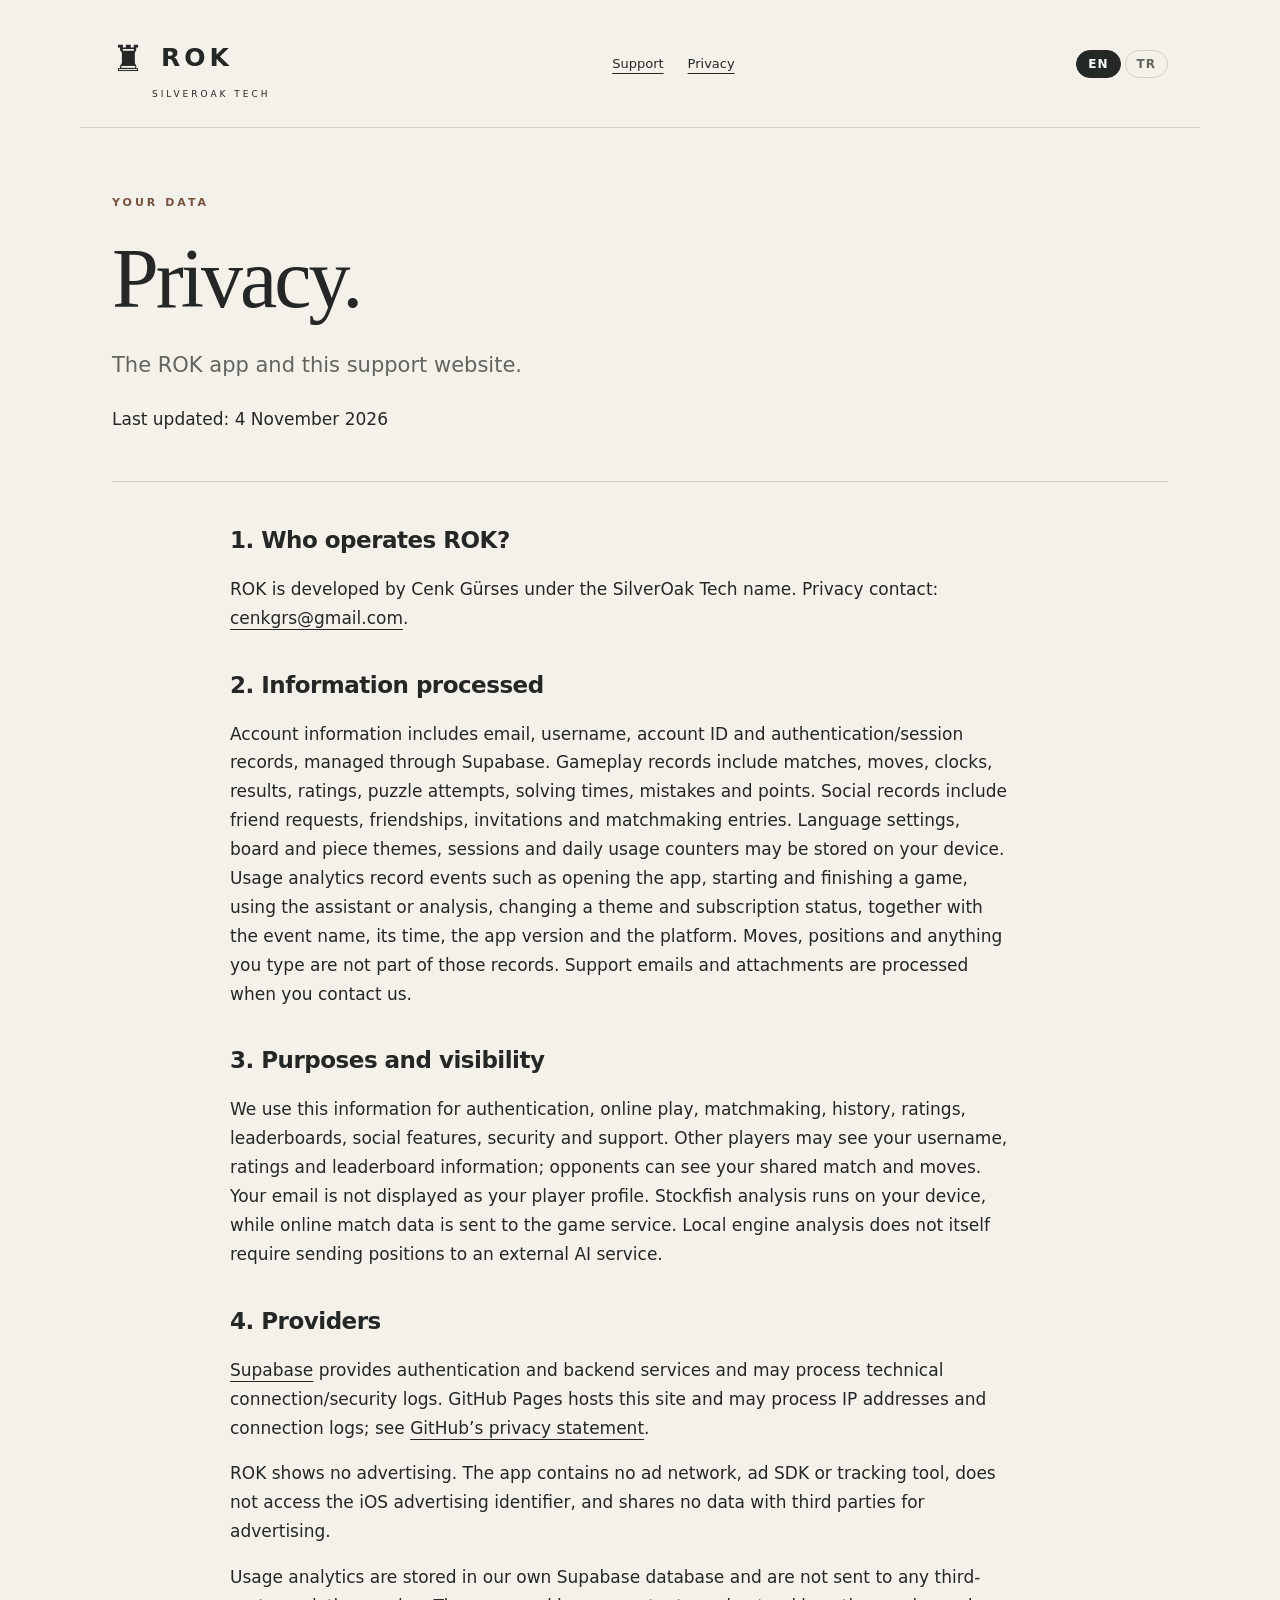
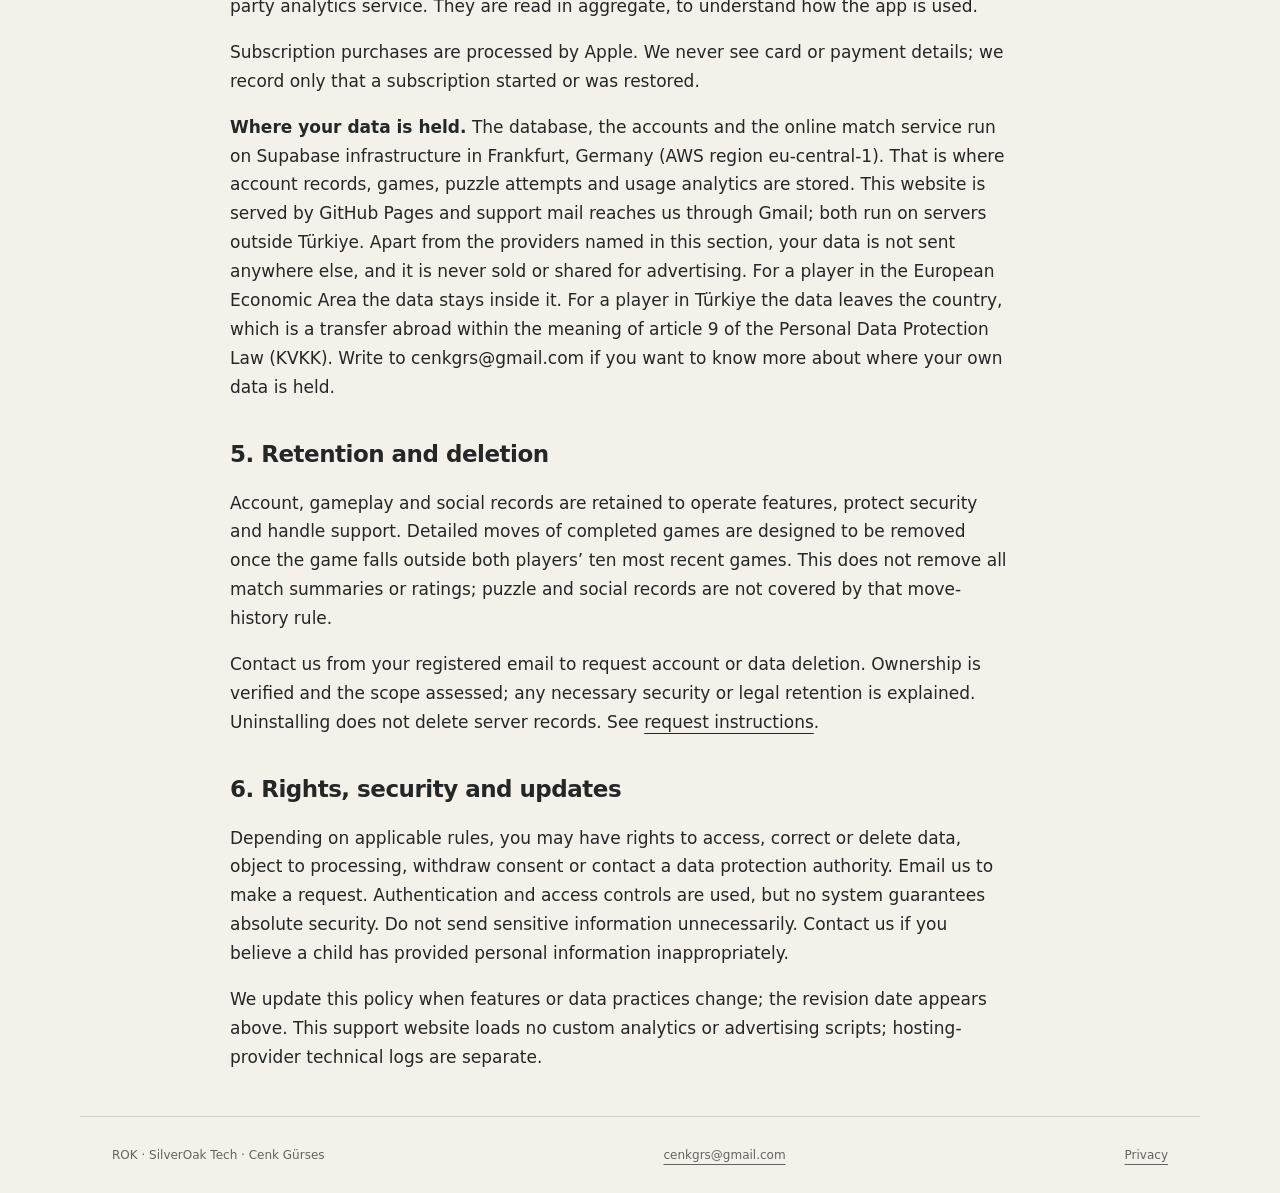
==== commit 79674af2: "Say where the data actually sits The policy said providers 'may process data outside your country', " ====
--- a/privacy.html
+++ b/privacy.html
@@ -1,3 +1,3 @@
 <!doctype html>
 <html lang="en"><head><meta charset="utf-8"><meta name="viewport" content="width=device-width,initial-scale=1"><meta name="description" content="ROK — SilverOak Tech. Satranç, destek ve gizlilik bilgileri."><title>Privacy policy / Gizlilik politikası · ROK</title><link rel="stylesheet" href="style.css"></head>
-<body><a class="skip" href="#main" data-en="Skip to content" data-tr="İçeriğe geç">Skip to content</a><header><a class="brand" href="./"><span aria-hidden="true">♜</span> ROK <small>SILVEROAK TECH</small></a><nav aria-label="Main menu"><a href="support.html" data-en="Support" data-tr="Destek">Support</a><a href="privacy.html" data-en="Privacy" data-tr="Gizlilik">Privacy</a></nav><div class="lang" role="group" aria-label="Language"><button type="button" data-lang-set="en">EN</button><button type="button" data-lang-set="tr">TR</button></div></header><main id="main"><section class="page-title"><p class="eyebrow" data-en="YOUR DATA" data-tr="VERİLERİN HAKKINDA">YOUR DATA</p><h1 data-en="Privacy." data-tr="Gizlilik.">Privacy.</h1><p class="lead" data-en="The ROK app and this support website." data-tr="ROK uygulaması ve bu destek sitesi.">The ROK app and this support website.</p><p data-en="Last updated: 3 November 2026" data-tr="Son güncelleme: 3 Kasım 2026">Last updated: 3 November 2026</p></section><section class="prose" data-lang-block="en"><h2>1. Who operates ROK?</h2><p>ROK is developed by Cenk Gürses under the SilverOak Tech name. Privacy contact: <a href="mailto:cenkgrs@gmail.com">cenkgrs@gmail.com</a>.</p><h2>2. Information processed</h2><p>Account information includes email, username, account ID and authentication/session records, managed through Supabase. Gameplay records include matches, moves, clocks, results, ratings, puzzle attempts, solving times, mistakes and points. Social records include friend requests, friendships, invitations and matchmaking entries. Language settings, board and piece themes, sessions and daily usage counters may be stored on your device. Usage analytics record events such as opening the app, starting and finishing a game, using the assistant or analysis, changing a theme and subscription status, together with the event name, its time, the app version and the platform. Moves, positions and anything you type are not part of those records. Support emails and attachments are processed when you contact us.</p><h2>3. Purposes and visibility</h2><p>We use this information for authentication, online play, matchmaking, history, ratings, leaderboards, social features, security and support. Other players may see your username, ratings and leaderboard information; opponents can see your shared match and moves. Your email is not displayed as your player profile. Stockfish analysis runs on your device, while online match data is sent to the game service. Local engine analysis does not itself require sending positions to an external AI service.</p><h2>4. Providers</h2><p><a href="https://supabase.com/privacy">Supabase</a> provides authentication and backend services and may process technical connection/security logs. GitHub Pages hosts this site and may process IP addresses and connection logs; see <a href="https://docs.github.com/en/site-policy/privacy-policies/github-general-privacy-statement">GitHub’s privacy statement</a>.</p><p>ROK shows no advertising. The app contains no ad network, ad SDK or tracking tool, does not access the iOS advertising identifier, and shares no data with third parties for advertising.</p><p>Usage analytics are stored in our own Supabase database and are not sent to any third-party analytics service. They are read in aggregate, to understand how the app is used.</p><p>Subscription purchases are processed by Apple. We never see card or payment details; we record only that a subscription started or was restored. Providers may process data outside your country.</p><h2>5. Retention and deletion</h2><p>Account, gameplay and social records are retained to operate features, protect security and handle support. Detailed moves of completed games are designed to be removed once the game falls outside both players’ ten most recent games. This does not remove all match summaries or ratings; puzzle and social records are not covered by that move-history rule.</p><p>Contact us from your registered email to request account or data deletion. Ownership is verified and the scope assessed; any necessary security or legal retention is explained. Uninstalling does not delete server records. See <a href="support.html">request instructions</a>.</p><h2>6. Rights, security and updates</h2><p>Depending on applicable rules, you may have rights to access, correct or delete data, object to processing, withdraw consent or contact a data protection authority. Email us to make a request. Authentication and access controls are used, but no system guarantees absolute security. Do not send sensitive information unnecessarily. Contact us if you believe a child has provided personal information inappropriately.</p><p>We update this policy when features or data practices change; the revision date appears above. This support website loads no custom analytics or advertising scripts; hosting-provider technical logs are separate.</p></section><section id="turkce" class="prose" lang="tr" data-lang-block="tr"><h2>1. Sorumlu ve iletişim</h2><p>ROK, Cenk Gürses tarafından SilverOak Tech adıyla geliştirilmektedir. Gizlilik ve veri talepleri: <a href="mailto:cenkgrs@gmail.com">cenkgrs@gmail.com</a>.</p><h2>2. İşlenen bilgiler</h2><ul><li><strong>Hesap:</strong> kayıt e-postası, kullanıcı adı, hesap kimliği ve kimlik doğrulama/oturum bilgileri. Kimlik doğrulama Supabase üzerinden yürütülür.</li><li><strong>Oyun:</strong> maçlar, hamleler, süreler, sonuçlar, ratingler, bulmaca denemeleri, çözme süresi, hatalar ve puanlar.</li><li><strong>Sosyal özellikler:</strong> arkadaşlık istekleri, arkadaş bağlantıları, oyun davetleri ve eşleşme kuyruğu kayıtları.</li><li><strong>Cihaz tercihleri:</strong> dil seçimi, tahta ve taş teması, oturum bilgileri ve günlük kullanım sayaçları cihazda tutulabilir.</li><li><strong>Kullanım analitiği:</strong> uygulamanın açılması, oyunun başlaması ve bitmesi, asistan ve analiz kullanımı, tema değişimi ve abonelik durumu gibi olaylar; olayın adı, zamanı, uygulama sürümü ve platform bilgisiyle kaydedilir. Hamle, konum veya yazdığın hiçbir metin bu kayıtlara girmez.</li><li><strong>Destek:</strong> bize gönderdiğin e-postalar ve gönüllü paylaştığın ekler.</li></ul><h2>3. Amaçlar ve görünürlük</h2><p>Bu bilgiler oturum açma, çevrimiçi oyun, eşleştirme, oyun geçmişi, rating, sıralama, arkadaş özellikleri, güvenlik ve destek için kullanılır. Kullanıcı adın, ratinglerin ve sıralama bilgilerin uygulamadaki diğer oyunculara görünür olabilir. Rakibin ortak maçınızın hamlelerini ve sonucunu görebilir. E-posta adresin oyuncu profili olarak gösterilmez.</p><p>Stockfish analizi cihaz üzerinde çalışır. Çevrimiçi maç kayıtları oyun hizmeti için sunucuya iletilir; cihaz içi motorun çalışması tek başına konumların harici bir yapay zekâ hizmetine gönderilmesini gerektirmez.</p><h2>4. Hizmet sağlayıcılar</h2><p>Hesap, veritabanı ve çevrimiçi oyun altyapısında <a href="https://supabase.com/privacy">Supabase</a> kullanılır. Sunucu hizmetleri bağlantı ve güvenlik için teknik kayıtlar işleyebilir. Bu site GitHub Pages üzerinde barındırılır; ziyaret sırasında GitHub IP adresi ve bağlantı kayıtlarını işleyebilir. <a href="https://docs.github.com/en/site-policy/privacy-policies/github-general-privacy-statement">GitHub gizlilik bildirimi</a>.</p><p>ROK reklam göstermez. Uygulamada reklam ağı, reklam SDK'sı veya izleme aracı bulunmaz; iOS reklam tanımlayıcısına erişilmez ve hiçbir veri reklam amacıyla üçüncü taraflarla paylaşılmaz.</p><p>Kullanım analitiği kendi Supabase veritabanımızda tutulur, üçüncü taraf bir analiz hizmetine gönderilmez. Kayıtlar yalnızca uygulamanın nasıl kullanıldığını anlamak için, toplu olarak incelenir.</p><p>Abonelik satın alımları Apple tarafından işlenir. Kart veya ödeme bilgilerine erişmeyiz; yalnızca bir aboneliğin başladığını veya geri yüklendiğini gösteren olay kaydı tutulur.</p><p>Hizmet sağlayıcılar verileri bulunduğun ülke dışındaki altyapılarda işleyebilir.</p><h2>5. Saklama ve silme</h2><p>Hesap, oyun ve sosyal kayıtlar ilgili özellikleri sağlamak, güvenliği korumak ve destek taleplerini ele almak için tutulur. Tamamlanan maçların ayrıntılı hamle kayıtları, maç her iki oyuncunun da son 10 maçının dışında kaldığında temizlenmek üzere tasarlanmıştır; bu işlem tüm maç özetlerinin veya ratinglerin silindiği anlamına gelmez. Bulmaca, rating ve sosyal kayıtlar bu hamle temizleme kuralına dahil değildir.</p><p>Hesap/veri silme talebini kayıtlı e-postandan bize iletebilirsin. İşlem kapsamı hesap sahipliği doğrulandıktan sonra değerlendirilir; gerekli güvenlik veya yasal saklama durumları varsa açıklanır. Uygulamayı kaldırmak sunucu verilerini silmez. <a href="support.html#turkce">Talep adımları</a>.</p><h2>6. Hakların ve tercihler</h2><p>Bulunduğun yerdeki kurallara göre verilerine erişme, düzeltme, silme, işlemeye itiraz etme veya onayını geri çekme hakların olabilir. Bu talepler için bize yazabilirsin; gerekli olduğunda hesap sahipliğini doğrularız. Yetkili veri koruma kurumuna başvuru hakkın da olabilir.</p><h2>7. Güvenlik, çocuklar ve değişiklikler</h2><p>Kimlik doğrulama ve erişim kontrolleri kullanılır; hiçbir sistem mutlak güvenlik garantisi vermez. Hassas bilgileri destek mesajlarında paylaşma. Bir çocuğun uygunsuz şekilde kişisel bilgi paylaştığını düşünüyorsan inceleme ve silme talebi için bize ulaş.</p><p>Özellikler veya veri kullanımı değiştiğinde bu politikayı güncelleriz. Güncelleme tarihi bu sayfanın üstünde yer alır. Bu destek sitesi özel bir analiz aracı veya reklam betiği yüklemez; barındırma sağlayıcısının teknik kayıtları bundan ayrıdır.</p></section></main><footer><span>ROK · SilverOak Tech · Cenk Gürses</span><a href="mailto:cenkgrs@gmail.com">cenkgrs@gmail.com</a><a href="privacy.html" data-en="Privacy" data-tr="Gizlilik">Privacy</a></footer><script>(function(){var d=document.documentElement;function set(l){d.setAttribute("lang",l);try{localStorage.setItem("rok-lang",l)}catch(e){}var t=document.querySelectorAll("[data-en]");for(var i=0;i<t.length;i++){var v=t[i].getAttribute("data-"+l);if(v)t[i].textContent=v}var b=document.querySelectorAll("[data-lang-set]");for(var j=0;j<b.length;j++){b[j].setAttribute("aria-pressed",b[j].getAttribute("data-lang-set")===l?"true":"false")}}var saved=null;try{saved=localStorage.getItem("rok-lang")}catch(e){}set(saved==="tr"?"tr":"en");document.addEventListener("click",function(e){var t=e.target.closest?e.target.closest("[data-lang-set]"):null;if(t){e.preventDefault();set(t.getAttribute("data-lang-set"))}});})();</script></body></html>
+<body><a class="skip" href="#main" data-en="Skip to content" data-tr="İçeriğe geç">Skip to content</a><header><a class="brand" href="./"><span aria-hidden="true">♜</span> ROK <small>SILVEROAK TECH</small></a><nav aria-label="Main menu"><a href="support.html" data-en="Support" data-tr="Destek">Support</a><a href="privacy.html" data-en="Privacy" data-tr="Gizlilik">Privacy</a></nav><div class="lang" role="group" aria-label="Language"><button type="button" data-lang-set="en">EN</button><button type="button" data-lang-set="tr">TR</button></div></header><main id="main"><section class="page-title"><p class="eyebrow" data-en="YOUR DATA" data-tr="VERİLERİN HAKKINDA">YOUR DATA</p><h1 data-en="Privacy." data-tr="Gizlilik.">Privacy.</h1><p class="lead" data-en="The ROK app and this support website." data-tr="ROK uygulaması ve bu destek sitesi.">The ROK app and this support website.</p><p data-en="Last updated: 4 November 2026" data-tr="Son güncelleme: 4 Kasım 2026">Last updated: 4 November 2026</p></section><section class="prose" data-lang-block="en"><h2>1. Who operates ROK?</h2><p>ROK is developed by Cenk Gürses under the SilverOak Tech name. Privacy contact: <a href="mailto:cenkgrs@gmail.com">cenkgrs@gmail.com</a>.</p><h2>2. Information processed</h2><p>Account information includes email, username, account ID and authentication/session records, managed through Supabase. Gameplay records include matches, moves, clocks, results, ratings, puzzle attempts, solving times, mistakes and points. Social records include friend requests, friendships, invitations and matchmaking entries. Language settings, board and piece themes, sessions and daily usage counters may be stored on your device. Usage analytics record events such as opening the app, starting and finishing a game, using the assistant or analysis, changing a theme and subscription status, together with the event name, its time, the app version and the platform. Moves, positions and anything you type are not part of those records. Support emails and attachments are processed when you contact us.</p><h2>3. Purposes and visibility</h2><p>We use this information for authentication, online play, matchmaking, history, ratings, leaderboards, social features, security and support. Other players may see your username, ratings and leaderboard information; opponents can see your shared match and moves. Your email is not displayed as your player profile. Stockfish analysis runs on your device, while online match data is sent to the game service. Local engine analysis does not itself require sending positions to an external AI service.</p><h2>4. Providers</h2><p><a href="https://supabase.com/privacy">Supabase</a> provides authentication and backend services and may process technical connection/security logs. GitHub Pages hosts this site and may process IP addresses and connection logs; see <a href="https://docs.github.com/en/site-policy/privacy-policies/github-general-privacy-statement">GitHub’s privacy statement</a>.</p><p>ROK shows no advertising. The app contains no ad network, ad SDK or tracking tool, does not access the iOS advertising identifier, and shares no data with third parties for advertising.</p><p>Usage analytics are stored in our own Supabase database and are not sent to any third-party analytics service. They are read in aggregate, to understand how the app is used.</p><p>Subscription purchases are processed by Apple. We never see card or payment details; we record only that a subscription started or was restored.</p><p><strong>Where your data is held.</strong> The database, the accounts and the online match service run on Supabase infrastructure in Frankfurt, Germany (AWS region eu-central-1). That is where account records, games, puzzle attempts and usage analytics are stored. This website is served by GitHub Pages and support mail reaches us through Gmail; both run on servers outside Türkiye. Apart from the providers named in this section, your data is not sent anywhere else, and it is never sold or shared for advertising. For a player in the European Economic Area the data stays inside it. For a player in Türkiye the data leaves the country, which is a transfer abroad within the meaning of article 9 of the Personal Data Protection Law (KVKK). Write to cenkgrs@gmail.com if you want to know more about where your own data is held.</p><h2>5. Retention and deletion</h2><p>Account, gameplay and social records are retained to operate features, protect security and handle support. Detailed moves of completed games are designed to be removed once the game falls outside both players’ ten most recent games. This does not remove all match summaries or ratings; puzzle and social records are not covered by that move-history rule.</p><p>Contact us from your registered email to request account or data deletion. Ownership is verified and the scope assessed; any necessary security or legal retention is explained. Uninstalling does not delete server records. See <a href="support.html">request instructions</a>.</p><h2>6. Rights, security and updates</h2><p>Depending on applicable rules, you may have rights to access, correct or delete data, object to processing, withdraw consent or contact a data protection authority. Email us to make a request. Authentication and access controls are used, but no system guarantees absolute security. Do not send sensitive information unnecessarily. Contact us if you believe a child has provided personal information inappropriately.</p><p>We update this policy when features or data practices change; the revision date appears above. This support website loads no custom analytics or advertising scripts; hosting-provider technical logs are separate.</p></section><section id="turkce" class="prose" lang="tr" data-lang-block="tr"><h2>1. Sorumlu ve iletişim</h2><p>ROK, Cenk Gürses tarafından SilverOak Tech adıyla geliştirilmektedir. Gizlilik ve veri talepleri: <a href="mailto:cenkgrs@gmail.com">cenkgrs@gmail.com</a>.</p><h2>2. İşlenen bilgiler</h2><ul><li><strong>Hesap:</strong> kayıt e-postası, kullanıcı adı, hesap kimliği ve kimlik doğrulama/oturum bilgileri. Kimlik doğrulama Supabase üzerinden yürütülür.</li><li><strong>Oyun:</strong> maçlar, hamleler, süreler, sonuçlar, ratingler, bulmaca denemeleri, çözme süresi, hatalar ve puanlar.</li><li><strong>Sosyal özellikler:</strong> arkadaşlık istekleri, arkadaş bağlantıları, oyun davetleri ve eşleşme kuyruğu kayıtları.</li><li><strong>Cihaz tercihleri:</strong> dil seçimi, tahta ve taş teması, oturum bilgileri ve günlük kullanım sayaçları cihazda tutulabilir.</li><li><strong>Kullanım analitiği:</strong> uygulamanın açılması, oyunun başlaması ve bitmesi, asistan ve analiz kullanımı, tema değişimi ve abonelik durumu gibi olaylar; olayın adı, zamanı, uygulama sürümü ve platform bilgisiyle kaydedilir. Hamle, konum veya yazdığın hiçbir metin bu kayıtlara girmez.</li><li><strong>Destek:</strong> bize gönderdiğin e-postalar ve gönüllü paylaştığın ekler.</li></ul><h2>3. Amaçlar ve görünürlük</h2><p>Bu bilgiler oturum açma, çevrimiçi oyun, eşleştirme, oyun geçmişi, rating, sıralama, arkadaş özellikleri, güvenlik ve destek için kullanılır. Kullanıcı adın, ratinglerin ve sıralama bilgilerin uygulamadaki diğer oyunculara görünür olabilir. Rakibin ortak maçınızın hamlelerini ve sonucunu görebilir. E-posta adresin oyuncu profili olarak gösterilmez.</p><p>Stockfish analizi cihaz üzerinde çalışır. Çevrimiçi maç kayıtları oyun hizmeti için sunucuya iletilir; cihaz içi motorun çalışması tek başına konumların harici bir yapay zekâ hizmetine gönderilmesini gerektirmez.</p><h2>4. Hizmet sağlayıcılar</h2><p>Hesap, veritabanı ve çevrimiçi oyun altyapısında <a href="https://supabase.com/privacy">Supabase</a> kullanılır. Sunucu hizmetleri bağlantı ve güvenlik için teknik kayıtlar işleyebilir. Bu site GitHub Pages üzerinde barındırılır; ziyaret sırasında GitHub IP adresi ve bağlantı kayıtlarını işleyebilir. <a href="https://docs.github.com/en/site-policy/privacy-policies/github-general-privacy-statement">GitHub gizlilik bildirimi</a>.</p><p>ROK reklam göstermez. Uygulamada reklam ağı, reklam SDK'sı veya izleme aracı bulunmaz; iOS reklam tanımlayıcısına erişilmez ve hiçbir veri reklam amacıyla üçüncü taraflarla paylaşılmaz.</p><p>Kullanım analitiği kendi Supabase veritabanımızda tutulur, üçüncü taraf bir analiz hizmetine gönderilmez. Kayıtlar yalnızca uygulamanın nasıl kullanıldığını anlamak için, toplu olarak incelenir.</p><p>Abonelik satın alımları Apple tarafından işlenir. Kart veya ödeme bilgilerine erişmeyiz; yalnızca bir aboneliğin başladığını veya geri yüklendiğini gösteren olay kaydı tutulur.</p><p><strong>Verilerin nerede tutulduğu.</strong> Veritabanı, hesaplar ve çevrimiçi oyun altyapısı Supabase'in Almanya'nın Frankfurt kentindeki sunucularında çalışır (AWS eu-central-1 bölgesi). Hesap kayıtları, oyunlar, bulmaca denemeleri ve kullanım analitiği orada saklanır. Bu site GitHub Pages üzerinde yayınlanır, destek e-postaları Gmail üzerinden gelir; ikisi de Türkiye dışındaki sunucularda çalışır. Bu bölümde adı geçen sağlayıcılar dışında verilerin başka hiçbir yere gönderilmez; satılmaz ve reklam amacıyla paylaşılmaz. Avrupa Ekonomik Alanı'ndaki bir oyuncu için veri bu alanın içinde kalır. Türkiye'deki bir oyuncu için veri yurt dışına çıkar; bu, 6698 sayılı Kişisel Verilerin Korunması Kanunu'nun 9. maddesi anlamında yurt dışına aktarımdır. Kendi verinin nerede tutulduğunu öğrenmek istersen cenkgrs@gmail.com adresine yazabilirsin.</p><h2>5. Saklama ve silme</h2><p>Hesap, oyun ve sosyal kayıtlar ilgili özellikleri sağlamak, güvenliği korumak ve destek taleplerini ele almak için tutulur. Tamamlanan maçların ayrıntılı hamle kayıtları, maç her iki oyuncunun da son 10 maçının dışında kaldığında temizlenmek üzere tasarlanmıştır; bu işlem tüm maç özetlerinin veya ratinglerin silindiği anlamına gelmez. Bulmaca, rating ve sosyal kayıtlar bu hamle temizleme kuralına dahil değildir.</p><p>Hesap/veri silme talebini kayıtlı e-postandan bize iletebilirsin. İşlem kapsamı hesap sahipliği doğrulandıktan sonra değerlendirilir; gerekli güvenlik veya yasal saklama durumları varsa açıklanır. Uygulamayı kaldırmak sunucu verilerini silmez. <a href="support.html#turkce">Talep adımları</a>.</p><h2>6. Hakların ve tercihler</h2><p>Bulunduğun yerdeki kurallara göre verilerine erişme, düzeltme, silme, işlemeye itiraz etme veya onayını geri çekme hakların olabilir. Bu talepler için bize yazabilirsin; gerekli olduğunda hesap sahipliğini doğrularız. Yetkili veri koruma kurumuna başvuru hakkın da olabilir.</p><h2>7. Güvenlik, çocuklar ve değişiklikler</h2><p>Kimlik doğrulama ve erişim kontrolleri kullanılır; hiçbir sistem mutlak güvenlik garantisi vermez. Hassas bilgileri destek mesajlarında paylaşma. Bir çocuğun uygunsuz şekilde kişisel bilgi paylaştığını düşünüyorsan inceleme ve silme talebi için bize ulaş.</p><p>Özellikler veya veri kullanımı değiştiğinde bu politikayı güncelleriz. Güncelleme tarihi bu sayfanın üstünde yer alır. Bu destek sitesi özel bir analiz aracı veya reklam betiği yüklemez; barındırma sağlayıcısının teknik kayıtları bundan ayrıdır.</p></section></main><footer><span>ROK · SilverOak Tech · Cenk Gürses</span><a href="mailto:cenkgrs@gmail.com">cenkgrs@gmail.com</a><a href="privacy.html" data-en="Privacy" data-tr="Gizlilik">Privacy</a></footer><script>(function(){var d=document.documentElement;function set(l){d.setAttribute("lang",l);try{localStorage.setItem("rok-lang",l)}catch(e){}var t=document.querySelectorAll("[data-en]");for(var i=0;i<t.length;i++){var v=t[i].getAttribute("data-"+l);if(v)t[i].textContent=v}var b=document.querySelectorAll("[data-lang-set]");for(var j=0;j<b.length;j++){b[j].setAttribute("aria-pressed",b[j].getAttribute("data-lang-set")===l?"true":"false")}}var saved=null;try{saved=localStorage.getItem("rok-lang")}catch(e){}set(saved==="tr"?"tr":"en");document.addEventListener("click",function(e){var t=e.target.closest?e.target.closest("[data-lang-set]"):null;if(t){e.preventDefault();set(t.getAttribute("data-lang-set"))}});})();</script></body></html>
--- a/style.css
+++ b/style.css
@@ -1,2 +1,21 @@
 *{box-sizing:border-box}html{scroll-behavior:smooth}body{margin:0;background:#f4f1eb;color:#242725;font:17px/1.7 system-ui,-apple-system,BlinkMacSystemFont,"Segoe UI",sans-serif}a{color:inherit;text-underline-offset:5px}a:hover{color:#81543b}a:focus-visible,summary:focus-visible{outline:3px solid #81543b;outline-offset:5px}header,main,footer{max-width:1120px;margin:auto}header{display:flex;align-items:center;justify-content:space-between;gap:24px;padding:28px 32px;border-bottom:1px solid #d3d0c8}.brand{text-decoration:none;font-size:25px;font-weight:700;letter-spacing:4px}.brand span{font-size:36px;vertical-align:middle}.brand small{display:block;font:9px system-ui;letter-spacing:3px;margin-left:40px}nav{display:flex;gap:24px;font-size:13px}main{padding:0 32px}.hero{padding:76px 0 38px;position:relative;overflow:hidden}.eyebrow{font-size:11px;font-weight:700;letter-spacing:3px;color:#75533f}h1{font:400 clamp(56px,9vw,108px)/1.04 Georgia,serif;letter-spacing:-3px;margin:22px 0 26px}h2{line-height:1.3;letter-spacing:-.5px}p{max-width:780px}.lead{font-size:21px;color:#62655f}.actions{display:flex;align-items:center;gap:28px;flex-wrap:wrap;margin:36px 0}.button{background:#252926;color:#fff;padding:14px 24px;text-decoration:none;font-size:14px}.button:hover{background:#3e453f;color:#fff}.button span{margin-left:30px}.chess{font-size:clamp(40px,8vw,90px);letter-spacing:12px;text-align:right;color:#6b503d;border-top:1px solid #d3d0c8;padding-top:24px}.features{display:grid;grid-template-columns:repeat(3,1fr);border-block:1px solid #d3d0c8;margin:0 0 56px}.features article{padding:30px 24px 30px 0}.features article+article{border-left:1px solid #d3d0c8;padding-left:24px}.features p{font-size:15px;color:#62655f}.number{font:italic 20px Georgia;color:#88654e}.note{padding:26px 30px;background:#e9e5dc;border-left:3px solid #8a6850;margin:28px 0 46px}.note p:last-child{margin-bottom:0}.page-title{padding:55px 0 30px;border-bottom:1px solid #d3d0c8}.page-title h1{font-size:clamp(56px,8vw,84px)}.prose{max-width:820px;margin:44px auto}.prose h2{font-size:23px;margin-top:38px}.prose li{margin:12px 0}#english{border-top:1px solid #bfbab0;padding-top:36px;scroll-margin-top:20px}details{border-bottom:1px solid #cbc7be;padding:20px 0}summary{cursor:pointer;font-weight:600}footer{display:flex;justify-content:space-between;gap:20px;flex-wrap:wrap;border-top:1px solid #d3d0c8;padding:28px 32px;font-size:12px;color:#62655f}.skip{position:absolute;left:16px;top:-100px;background:white;padding:10px;z-index:5}.skip:focus{top:10px}@media(max-width:650px){header{align-items:flex-start;padding:20px;flex-direction:column;gap:16px}main{padding:0 20px}.hero{padding-top:40px}.features{grid-template-columns:1fr}.features article+article{border-left:0;border-top:1px solid #d3d0c8;padding-left:0}.features article{padding:20px 0}.chess{letter-spacing:6px}.note{padding:20px}footer{padding:24px 20px}.lead{font-size:18px}}@media(prefers-reduced-motion:reduce){html{scroll-behavior:auto}}
 [data-lang-block]{display:none}html[lang="en"] [data-lang-block="en"],html[lang="tr"] [data-lang-block="tr"]{display:block}.lang{display:flex;gap:4px}.lang button{font:600 12px system-ui;letter-spacing:1px;padding:6px 11px;cursor:pointer;background:transparent;color:#62655f;border:1px solid #d3d0c8;border-radius:99px}.lang button:hover{color:#81543b;border-color:#b6a695}.lang button[aria-pressed="true"]{background:#252926;color:#fff;border-color:#252926}@media(max-width:650px){header{flex-direction:column}.lang{align-self:flex-start}}
+
+.soon{display:inline-block;background:#e9e5dc;border:1px solid #cbc0b1;color:#5d4433;padding:13px 22px;font-size:13px;letter-spacing:1px}
+.shots{display:grid;grid-template-columns:repeat(5,1fr);gap:14px;margin:10px 0 56px}
+.shots img{width:100%;height:auto;display:block;border:1px solid #d3d0c8;border-radius:14px;background:#2b1a0f}
+.split{display:grid;grid-template-columns:300px 1fr;gap:48px;align-items:center;padding:52px 0;border-top:1px solid #d3d0c8}
+.split:nth-of-type(even){grid-template-columns:1fr 300px}
+.split:nth-of-type(even) .shot{order:2}
+.split .shot img{width:100%;height:auto;display:block;border:1px solid #d3d0c8;border-radius:18px}
+.split h2{font:400 clamp(28px,4vw,40px)/1.15 Georgia,serif;letter-spacing:-1px;margin:0 0 14px}
+.split .kicker{font-size:11px;font-weight:700;letter-spacing:3px;color:#75533f;margin:0 0 10px}
+.split p{color:#4d5049}
+.plans{display:grid;grid-template-columns:1fr 1fr;gap:0;border:1px solid #d3d0c8;margin:46px 0 60px}
+.plans div{padding:28px 30px}
+.plans div+div{border-left:1px solid #d3d0c8;background:#efebe3}
+.plans h3{margin:0 0 6px;font-size:18px}
+.plans .price{font:400 30px Georgia,serif;color:#6b503d;margin:0 0 12px}
+.plans ul{margin:0;padding-left:18px;font-size:15px;color:#62655f}
+@media(max-width:860px){.shots{grid-template-columns:repeat(3,1fr)}.shots img:nth-child(n+4){display:none}}
+@media(max-width:650px){.split,.split:nth-of-type(even){grid-template-columns:1fr;gap:26px;padding:38px 0}.split:nth-of-type(even) .shot{order:0}.split .shot{max-width:260px}.shots{grid-template-columns:repeat(2,1fr)}.shots img:nth-child(n+3){display:none}.plans{grid-template-columns:1fr}.plans div+div{border-left:0;border-top:1px solid #d3d0c8}}
